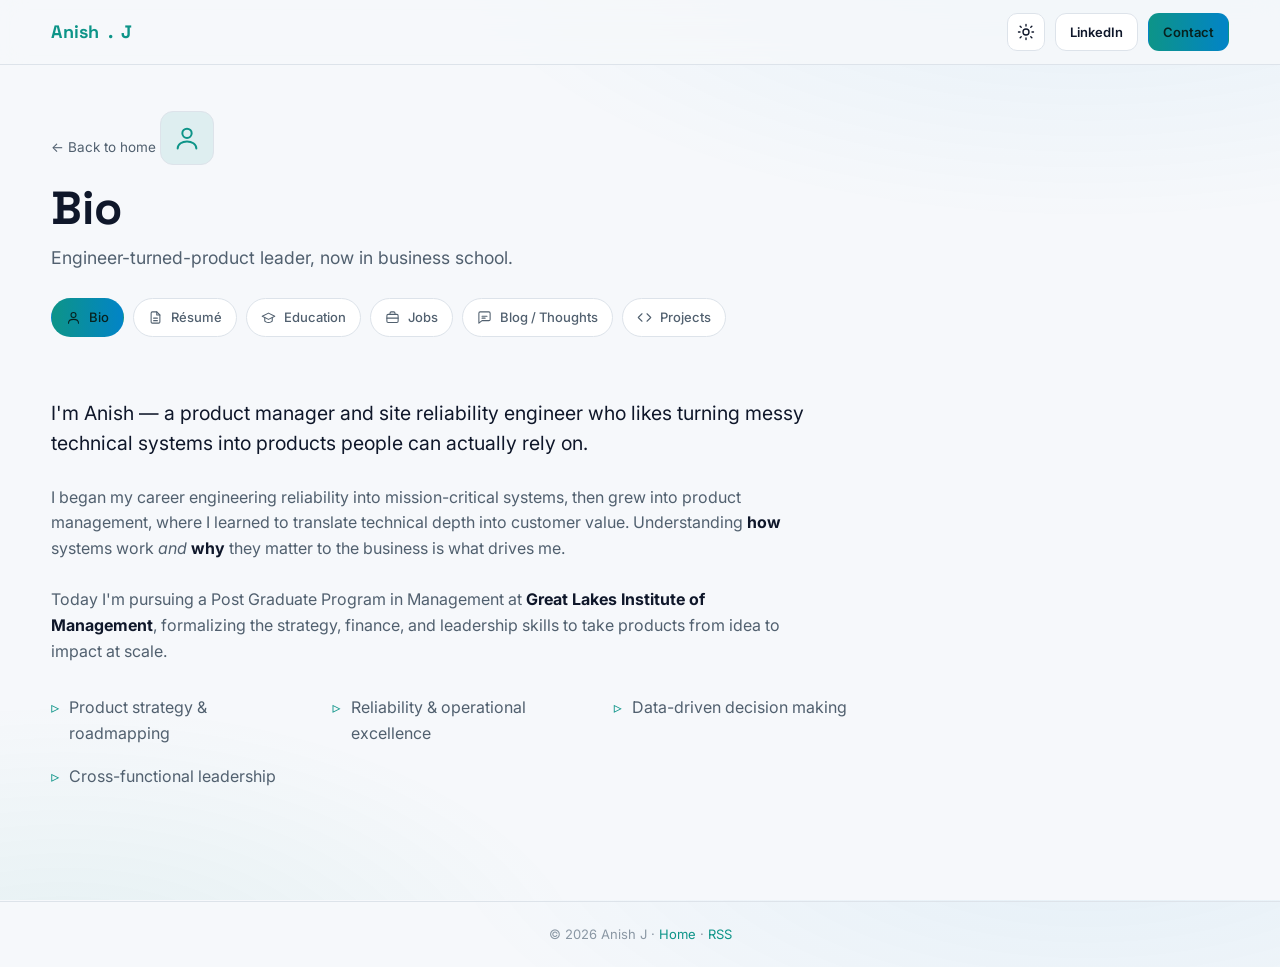
==== detail.html @ 88e24170 "Streamline nav and refine glance hover behaviour - Remove the top nav tabs (redundant with the home " ====
<!DOCTYPE html>
<html lang="en">
<head>
  <meta charset="UTF-8">
  <meta name="viewport" content="width=device-width, initial-scale=1.0">
  <title>Anish J — Detail</title>
  <meta name="description" content="Detailed view — Anish J portfolio.">
  <link rel="icon" type="image/png" href="loading-bar.png">
  <link rel="preconnect" href="https://fonts.googleapis.com">
  <link rel="preconnect" href="https://fonts.gstatic.com" crossorigin>
  <link href="https://fonts.googleapis.com/css2?family=Inter:wght@400;500;600;700;800&family=Space+Grotesk:wght@500;600;700&display=swap" rel="stylesheet">
  <link rel="stylesheet" href="styles.css">
  <link rel="alternate" type="application/rss+xml" title="Anish J — Thoughts" href="feed.xml">
  <script>(function(){try{var t=localStorage.getItem('theme');if(!t){t=(window.matchMedia&&window.matchMedia('(prefers-color-scheme: light)').matches)?'light':'dark';}if(t==='light')document.documentElement.setAttribute('data-theme','light');}catch(e){}})();</script>
</head>
<body class="detail">

  <header class="topbar">
    <div class="wrap topbar-inner">
      <a class="brand" href="index.html">Anish<span class="dot">.</span>J</a>
      <div class="topbar-cta">
        <button class="theme-toggle" type="button" aria-label="Toggle theme">
          <span class="ic-moon"><svg viewBox="0 0 24 24" fill="none" stroke="currentColor" stroke-width="1.8" stroke-linecap="round" stroke-linejoin="round"><path d="M21 12.8A9 9 0 1 1 11.2 3a7 7 0 0 0 9.8 9.8z"/></svg></span>
          <span class="ic-sun"><svg viewBox="0 0 24 24" fill="none" stroke="currentColor" stroke-width="1.8" stroke-linecap="round" stroke-linejoin="round"><circle cx="12" cy="12" r="4"/><path d="M12 2v2M12 20v2M4 12H2M22 12h-2M5.6 5.6 4.2 4.2M19.8 19.8l-1.4-1.4M18.4 5.6l1.4-1.4M4.2 19.8l1.4-1.4"/></svg></span>
        </button>
        <a class="btn btn-ghost btn-sm linkedin-btn" href="https://www.linkedin.com/in/anish-j-" target="_blank" rel="noopener">LinkedIn</a>
        <a class="btn btn-primary btn-sm" href="mailto:anishjoson@gmail.com">Contact</a>
      </div>
    </div>
  </header>

  <main class="wrap">
    <div class="detail-head">
      <a class="crumb" href="index.html">← Back to home</a>
      <div class="d-ico" id="d-ico"></div>
      <h1 id="d-title"></h1>
      <p class="d-tagline" id="d-tagline"></p>
      <nav class="section-nav" id="section-nav"><!-- rendered by JS --></nav>
    </div>
    <div class="detail-body" id="detail-body"><!-- rendered by JS --></div>
  </main>

  <footer class="foot">
    <div class="wrap">© <span id="year"></span> Anish J · <a href="index.html">Home</a> · <a href="feed.xml">RSS</a></div>
  </footer>

  <script src="config.js"></script>
  <script src="data.js"></script>
  <script src="blog.js"></script>
  <script>
    (function (global) {
      var S = PORTFOLIO.sections;
      var order = PORTFOLIO.order;

      // ---- pick section from URL ----
      var params = new URLSearchParams(window.location.search);
      var key = params.get('s');
      if (!key || !S[key]) key = order[0];
      var sec = S[key];

      document.title = 'Anish J — ' + sec.label;

      // ---- tiny inline formatter: **bold**, *italic* ----
      function fmt(t) {
        return t
          .replace(/&/g, '&amp;').replace(/</g, '&lt;').replace(/>/g, '&gt;')
          .replace(/\*\*(.+?)\*\*/g, '<strong>$1</strong>')
          .replace(/\*(.+?)\*/g, '<em>$1</em>');
      }

      // ---- header ----
      document.getElementById('d-ico').innerHTML = sec.icon;
      document.getElementById('d-title').textContent = sec.label;
      document.getElementById('d-tagline').textContent = sec.tagline;
      document.getElementById('year').textContent = new Date().getFullYear();

      // ---- section pills ----
      document.getElementById('section-nav').innerHTML = order.map(function (k) {
        var s = S[k];
        var cls = (k === key) ? 'pill active' : 'pill';
        return '<a class="' + cls + '" href="detail.html?s=' + k + '">' + s.icon + s.label + '</a>';
      }).join('');

      // ---- block renderers ----
      function renderBlock(b) {
        switch (b.type) {
          case 'lead':
            return '<div class="blk"><p class="blk-lead">' + fmt(b.text) + '</p></div>';
          case 'para':
            return '<div class="blk"><p class="blk-para">' + fmt(b.text) + '</p></div>';
          case 'list':
            return '<div class="blk"><ul class="blk-list">' +
              b.items.map(function (i) { return '<li>' + fmt(i) + '</li>'; }).join('') + '</ul></div>';
          case 'timeline':
            return '<div class="blk"><div class="tl">' + b.entries.map(function (e) {
              return '<div class="tl-item"><div class="tl-card">' +
                '<div class="tl-top"><div><h3>' + fmt(e.title) + '</h3>' +
                '<div class="tl-org">' + fmt(e.org) + '</div></div>' +
                '<div class="tl-when">' + fmt(e.when) + '</div></div>' +
                '<div class="tl-place">' + fmt(e.place) + '</div>' +
                '<ul>' + e.points.map(function (p) { return '<li>' + fmt(p) + '</li>'; }).join('') + '</ul>' +
                '</div></div>';
            }).join('') + '</div></div>';
          case 'tags':
            return '<div class="blk"><div class="tag-groups">' + b.groups.map(function (g) {
              return '<div class="tag-group"><h4><span class="gdot"></span>' + fmt(g.label) + '</h4>' +
                '<div class="chips">' + g.items.map(function (i) { return '<span class="chip">' + fmt(i) + '</span>'; }).join('') +
                '</div></div>';
            }).join('') + '</div></div>';
          case 'cards':
            return '<div class="blk"><div class="cards">' + b.items.map(function (c) {
              var link = c.link ? '<a class="c-link" href="' + c.link + '">' + (c.linkText || 'Read →') + '</a>' : '';
              return '<div class="c-card"><h3>' + fmt(c.title) + '</h3>' +
                (c.meta ? '<p class="c-meta">' + fmt(c.meta) + '</p>' : '') +
                '<p class="c-text">' + fmt(c.text) + '</p>' + link + '</div>';
            }).join('') + '</div></div>';
          case 'note':
            return '<div class="blk"><div class="note"><span class="note-i">✎</span><span>' + fmt(b.text) + '</span></div></div>';
          default:
            return '';
        }
      }

      document.getElementById('detail-body').innerHTML = sec.blocks.map(renderBlock).join('');

      // ---- Blog: load live posts from /posts Markdown (falls back to samples) ----
      function esc(s) { return String(s).replace(/&/g, '&amp;').replace(/</g, '&lt;').replace(/>/g, '&gt;').replace(/"/g, '&quot;'); }
      if (key === 'blog' && global.BlogSource) {
        var cardsEl = document.querySelector('#detail-body .cards');
        if (cardsEl) {
          cardsEl.insertAdjacentHTML('beforebegin',
            '<p class="blk-para" id="blog-loading" style="opacity:.7">Loading latest posts…</p>');
        }
        global.BlogSource.fetchBlogs().then(function (posts) {
          var loading = document.getElementById('blog-loading');
          if (loading) loading.remove();
          if (!posts || !posts.length) return; // keep built-in samples

          var html = posts.map(function (p) {
            var meta = [p.category, p.date].filter(Boolean).join(' · ');
            return '<a class="c-card c-card-link" data-category="' + esc(p.category || '') + '" href="post.html?p=' + encodeURIComponent(p.slug) + '">' +
              '<h3>' + fmt(p.title) + '</h3>' +
              (meta ? '<p class="c-meta">' + fmt(meta) + '</p>' : '') +
              '<p class="c-text">' + fmt(p.summary) + '</p>' +
              '<span class="c-link">Read →</span></a>';
          }).join('');
          var container = document.querySelector('#detail-body .cards');
          if (!container) return;
          container.innerHTML = html;

          // category filter chips (only when there's more than one category)
          var cats = {};
          posts.forEach(function (p) { var c = (p.category || '').trim(); if (c) cats[c] = (cats[c] || 0) + 1; });
          var catNames = Object.keys(cats);
          if (catNames.length > 1) {
            var chips = '<button class="filter-chip active" data-cat="*">All <span class="fc-count">' + posts.length + '</span></button>' +
              catNames.map(function (c) {
                return '<button class="filter-chip" data-cat="' + esc(c) + '">' + esc(c) + ' <span class="fc-count">' + cats[c] + '</span></button>';
              }).join('');
            container.insertAdjacentHTML('beforebegin', '<div class="blog-filter" id="blog-filter">' + chips + '</div>');
            document.getElementById('blog-filter').addEventListener('click', function (e) {
              var btn = e.target.closest('.filter-chip'); if (!btn) return;
              var cat = btn.getAttribute('data-cat');
              this.querySelectorAll('.filter-chip').forEach(function (b) { b.classList.toggle('active', b === btn); });
              container.querySelectorAll('.c-card').forEach(function (card) {
                var show = (cat === '*') || (card.getAttribute('data-category') === cat);
                card.classList.toggle('is-hidden', !show);
              });
            });
          }
        });
      }
    })(window);
  </script>
  <script src="glance.js"></script>
  <script src="theme.js"></script>
</body>
</html>
---- styles.css ----
/* ============================================================
   Anish J — Portfolio styles (shared by index.html & detail.html)
   ============================================================ */

:root {
  --bg: #0c0f12;
  --bg-soft: #12171c;
  --card: #161c22;
  --card-2: #1b232b;
  --border: #232c35;
  --border-soft: #1d252d;
  --text: #e8edf2;
  --muted: #9aa7b4;
  --faint: #6b7884;
  --accent: #2dd4bf;
  --accent-2: #38bdf8;
  --accent-soft: rgba(45, 212, 191, 0.12);
  --shadow: 0 18px 44px rgba(0, 0, 0, 0.5);
  --radius: 16px;
  --maxw: 1180px;
  --bg-grad-a: rgba(56, 189, 248, 0.10);
  --bg-grad-b: rgba(45, 212, 191, 0.10);
  --topbar-bg: rgba(12, 15, 18, 0.78);
}

/* ---------------- Light theme ---------------- */
:root[data-theme="light"] {
  --bg: #f6f8fb;
  --bg-soft: #eceff4;
  --card: #ffffff;
  --card-2: #f4f7fa;
  --border: #dde3ea;
  --border-soft: #e8edf2;
  --text: #0f172a;
  --muted: #51606f;
  --faint: #8a97a4;
  --accent: #0d9488;
  --accent-2: #0284c7;
  --accent-soft: rgba(13, 148, 136, 0.10);
  --shadow: 0 18px 40px rgba(15, 23, 42, 0.12);
  --bg-grad-a: rgba(2, 132, 199, 0.08);
  --bg-grad-b: rgba(13, 148, 136, 0.08);
  --topbar-bg: rgba(246, 248, 251, 0.82);
}
:root { color-scheme: dark; }
:root[data-theme="light"] { color-scheme: light; }

* { box-sizing: border-box; }

html, body { height: 100%; }

body {
  margin: 0;
  font-family: 'Inter', system-ui, -apple-system, sans-serif;
  background:
    radial-gradient(1100px 520px at 85% -10%, var(--bg-grad-a), transparent 60%),
    radial-gradient(900px 480px at 5% 110%, var(--bg-grad-b), transparent 60%),
    var(--bg);
  color: var(--text);
  line-height: 1.6;
  -webkit-font-smoothing: antialiased;
  transition: background-color .3s, color .3s;
}

/* ---------------- Theme toggle ---------------- */
.theme-toggle {
  width: 38px; height: 38px; border-radius: 10px; flex: 0 0 auto;
  display: inline-flex; align-items: center; justify-content: center;
  background: var(--card); border: 1px solid var(--border); color: var(--text);
  cursor: pointer; transition: border-color .2s, transform .2s, color .2s;
}
.theme-toggle:hover { border-color: var(--accent); color: var(--accent); transform: translateY(-2px); }
.theme-toggle svg { width: 18px; height: 18px; }
.theme-toggle .ic-sun { display: none; }
.theme-toggle .ic-moon { display: inline-flex; }
:root[data-theme="light"] .theme-toggle .ic-sun { display: inline-flex; }
:root[data-theme="light"] .theme-toggle .ic-moon { display: none; }

/* ---------------- Blog filter chips ---------------- */
.blog-filter { display: flex; flex-wrap: wrap; gap: 9px; margin: 0 0 22px; }
.filter-chip {
  display: inline-flex; align-items: center; gap: 7px; padding: 7px 14px;
  border-radius: 999px; border: 1px solid var(--border); background: var(--card);
  color: var(--muted); font-size: 13px; font-weight: 500; cursor: pointer; transition: all .2s;
}
.filter-chip:hover { color: var(--text); border-color: var(--accent); }
.filter-chip.active { color: #07221f; background: linear-gradient(90deg, var(--accent), var(--accent-2)); border-color: transparent; }
.filter-chip .fc-count { font-size: 11px; opacity: .8; }
.c-card.is-hidden { display: none; }

a { color: var(--accent); text-decoration: none; transition: color .2s; }
a:hover { color: var(--accent-2); }

h1, h2, h3 { font-family: 'Space Grotesk', 'Inter', sans-serif; line-height: 1.18; }

.wrap { width: 92%; max-width: var(--maxw); margin: 0 auto; }

/* ---------------- Top navigation / tabs ---------------- */
.topbar {
  position: sticky; top: 0; z-index: 200;
  background: var(--topbar-bg);
  backdrop-filter: blur(12px);
  border-bottom: 1px solid var(--border);
}
.topbar-inner {
  display: flex; align-items: center; justify-content: space-between;
  height: 64px; gap: 18px;
}
.brand {
  font-family: 'Space Grotesk', sans-serif; font-weight: 700;
  font-size: 18px; letter-spacing: .3px; white-space: nowrap;
  display: inline-flex; align-items: center; gap: 8px;
}
.brand .dot { color: var(--accent); }
.brand:hover { color: var(--text); }

.tabs { display: flex; align-items: stretch; gap: 4px; }

.tab { position: relative; }
.tab > a {
  display: inline-flex; align-items: center; gap: 8px;
  height: 64px; padding: 0 14px;
  color: var(--muted); font-size: 14px; font-weight: 500;
  letter-spacing: .3px; border-bottom: 2px solid transparent;
  transition: color .2s, border-color .2s;
}
.tab > a .tab-ico { width: 17px; height: 17px; display: inline-flex; }
.tab > a .tab-ico svg { width: 17px; height: 17px; }
.tab:hover > a, .tab.active > a { color: var(--text); border-bottom-color: var(--accent); }

.topbar-cta { display: flex; align-items: center; gap: 10px; }

/* ---------------- Full-screen glance overlay ---------------- */
.glance-overlay {
  position: fixed; inset: 0; z-index: 600;
  display: flex; align-items: center; justify-content: center;
  padding: 4vh 4vw;
  background: rgba(8, 10, 13, 0.84);
  backdrop-filter: blur(9px);
  opacity: 0; visibility: hidden;
  transition: opacity .22s ease, visibility .22s ease;
  pointer-events: none; /* never steal hover/click from the element underneath */
}
.glance-overlay.show { opacity: 1; visibility: visible; }
.glance-card {
  width: 100%; max-width: 960px;
  background: var(--card); border: 1px solid var(--border);
  border-radius: 24px; box-shadow: var(--shadow);
  padding: clamp(26px, 4vw, 48px);
  transform: translateY(14px) scale(.985);
  transition: transform .24s ease;
}
.glance-overlay.show .glance-card { transform: none; }
.g-head { display: flex; align-items: center; gap: 18px; margin-bottom: 22px; }
.g-ico {
  width: 60px; height: 60px; border-radius: 15px; flex: 0 0 auto;
  display: flex; align-items: center; justify-content: center;
  background: var(--accent-soft); color: var(--accent); border: 1px solid var(--border);
}
.g-ico svg { width: 30px; height: 30px; }
.g-label { font-family: 'Space Grotesk', sans-serif; font-size: clamp(1.5rem, 3vw, 2rem); font-weight: 700; }
.g-tagline { color: var(--muted); font-size: 1.02rem; }
.g-summary { font-size: clamp(1.05rem, 2vw, 1.25rem); color: var(--text); line-height: 1.6; margin: 0 0 26px; max-width: 800px; }
.g-grid { display: grid; grid-template-columns: 1fr 1fr; gap: 16px 24px; }
.g-hl { background: var(--bg-soft); border: 1px solid var(--border-soft); border-radius: 14px; padding: 16px 18px; }
.g-hl-h { font-weight: 600; color: var(--text); font-size: 1.05rem; margin-bottom: 5px; }
.g-hl-t { color: var(--muted); font-size: .96rem; line-height: 1.5; }
.g-foot { margin-top: 26px; color: var(--accent); font-weight: 600; font-size: 1rem; }
@media (max-width: 640px) { .g-grid { grid-template-columns: 1fr; } }

/* ---------------- Buttons ---------------- */
.btn {
  display: inline-flex; align-items: center; gap: 8px;
  padding: 10px 18px; border-radius: 11px; font-weight: 600; font-size: 14px;
  transition: transform .2s, box-shadow .2s, border-color .2s, background .2s; cursor: pointer;
  border: 1px solid transparent;
}
.btn-primary { background: linear-gradient(90deg, var(--accent), var(--accent-2)); color: #07221f; }
.btn-primary:hover { transform: translateY(-2px); box-shadow: 0 12px 28px rgba(45, 212, 191, 0.3); color: #07221f; }
.btn-ghost { border-color: var(--border); color: var(--text); background: var(--card); }
.btn-ghost:hover { transform: translateY(-2px); border-color: var(--accent); color: var(--text); }
.btn-sm { padding: 8px 14px; font-size: 13px; }

/* ============================================================
   HOME (single-view, no scroll on laptop)
   ============================================================ */
body.home { overflow: hidden; }
.stage {
  height: calc(100vh - 64px);
  display: flex; align-items: center;
}
.stage-grid {
  display: grid; grid-template-columns: 0.92fr 1.45fr;
  gap: 30px; width: 100%; align-items: center;
}

/* Identity panel */
.identity .eyebrow {
  display: inline-flex; align-items: center; gap: 8px;
  font-size: 12px; font-weight: 600; letter-spacing: 1.5px; text-transform: uppercase;
  color: var(--accent); padding: 6px 13px; border: 1px solid var(--border);
  border-radius: 999px; background: var(--accent-soft); margin-bottom: 20px;
}
.identity .eyebrow .pulse { width: 7px; height: 7px; border-radius: 50%; background: var(--accent); box-shadow: 0 0 0 0 rgba(45,212,191,.6); animation: pulse 2s infinite; }
@keyframes pulse { 0%{box-shadow:0 0 0 0 rgba(45,212,191,.5)} 70%{box-shadow:0 0 0 8px rgba(45,212,191,0)} 100%{box-shadow:0 0 0 0 rgba(45,212,191,0)} }
.identity h1 { font-size: clamp(2.2rem, 4.4vw, 3.3rem); margin: 0 0 8px; font-weight: 800; }
.identity h1 .grad { background: linear-gradient(90deg, var(--accent), var(--accent-2)); -webkit-background-clip: text; background-clip: text; -webkit-text-fill-color: transparent; }
.identity .role { font-family: 'Space Grotesk', sans-serif; color: var(--text); font-size: 1.15rem; font-weight: 600; margin: 0 0 14px; }
.identity .tagline { color: var(--muted); font-size: 1rem; max-width: 430px; margin: 0 0 22px; }
.identity .meta { display: flex; flex-wrap: wrap; gap: 16px; margin-bottom: 24px; }
.identity .meta span { font-size: 13px; color: var(--faint); display: inline-flex; align-items: center; gap: 7px; }
.identity .actions { display: flex; flex-wrap: wrap; gap: 12px; }

/* Bento grid */
.bento { display: grid; grid-template-columns: repeat(3, 1fr); grid-auto-rows: 1fr; gap: 16px; height: 100%; max-height: 74vh; }
.tile {
  position: relative; overflow: hidden;
  background: var(--card); border: 1px solid var(--border); border-radius: var(--radius);
  padding: 20px; display: flex; flex-direction: column; justify-content: space-between;
  cursor: pointer; text-align: left; color: inherit;
  transition: transform .25s, border-color .25s, box-shadow .25s, background .25s;
}
.tile:hover { transform: translateY(-5px); border-color: var(--accent); box-shadow: var(--shadow); background: var(--card-2); }
.tile:focus-visible { outline: 2px solid var(--accent); outline-offset: 2px; }
.tile-ico {
  width: 42px; height: 42px; border-radius: 11px; display: inline-flex; align-items: center; justify-content: center;
  background: var(--accent-soft); color: var(--accent); border: 1px solid var(--border);
}
.tile-ico svg { width: 22px; height: 22px; }
.tile h3 { margin: 16px 0 4px; font-size: 1.12rem; }
.tile .tile-tag { color: var(--muted); font-size: 13px; margin: 0; }
.tile .tile-arrow { position: absolute; top: 18px; right: 18px; color: var(--faint); transition: color .25s, transform .25s; font-size: 18px; }
.tile:hover .tile-arrow { color: var(--accent); transform: translate(2px, -2px); }

/* Small hint at the bottom of each tile */
.tile-hint { font-size: 11.5px; color: var(--faint); letter-spacing: .3px; transition: color .25s; }
.tile:hover .tile-hint { color: var(--accent); }

/* ============================================================
   DETAIL PAGE (scrollable)
   ============================================================ */
body.detail { overflow-y: auto; }
.detail-head { padding: 46px 0 8px; }
.crumb { display: inline-flex; align-items: center; gap: 7px; color: var(--muted); font-size: 13.5px; margin-bottom: 18px; }
.crumb:hover { color: var(--accent); }
.detail-head .d-ico {
  width: 54px; height: 54px; border-radius: 13px; display: inline-flex; align-items: center; justify-content: center;
  background: var(--accent-soft); color: var(--accent); border: 1px solid var(--border); margin-bottom: 16px;
}
.detail-head .d-ico svg { width: 28px; height: 28px; }
.detail-head h1 { font-size: clamp(2rem, 4.5vw, 2.9rem); margin: 0 0 8px; }
.detail-head .d-tagline { color: var(--muted); font-size: 1.1rem; margin: 0; }

/* Section pills (switch between sections on detail page) */
.section-nav { display: flex; flex-wrap: wrap; gap: 9px; margin: 26px 0 6px; }
.pill {
  display: inline-flex; align-items: center; gap: 8px; padding: 8px 14px;
  border-radius: 999px; border: 1px solid var(--border); background: var(--card);
  color: var(--muted); font-size: 13px; font-weight: 500; transition: all .2s;
}
.pill svg { width: 15px; height: 15px; }
.pill:hover { color: var(--text); border-color: var(--accent); }
.pill.active { color: #07221f; background: linear-gradient(90deg, var(--accent), var(--accent-2)); border-color: transparent; }

.detail-body { padding: 28px 0 80px; }

/* Content blocks */
.blk { margin-bottom: 26px; }
.blk-lead { font-size: 1.22rem; color: var(--text); line-height: 1.55; max-width: 760px; }
.blk-para { color: var(--muted); max-width: 760px; }
.blk-para strong { color: var(--text); }
.blk-list { list-style: none; padding: 0; margin: 0; display: grid; grid-template-columns: repeat(auto-fit, minmax(240px, 1fr)); gap: 8px 24px; max-width: 820px; }
.blk-list li { color: var(--muted); padding: 5px 0; display: flex; gap: 10px; }
.blk-list li::before { content: "▹"; color: var(--accent); }

/* Timeline */
.tl { position: relative; padding-left: 26px; }
.tl::before { content: ""; position: absolute; left: 7px; top: 6px; bottom: 6px; width: 2px; background: var(--border); }
.tl-item { position: relative; margin-bottom: 22px; }
.tl-item::before { content: ""; position: absolute; left: -23px; top: 6px; width: 12px; height: 12px; border-radius: 50%; background: var(--accent); box-shadow: 0 0 0 4px var(--bg); }
.tl-card { background: var(--card); border: 1px solid var(--border); border-radius: var(--radius); padding: 22px; transition: border-color .2s, transform .2s; }
.tl-card:hover { border-color: var(--accent); transform: translateX(2px); }
.tl-top { display: flex; flex-wrap: wrap; justify-content: space-between; gap: 6px; align-items: baseline; }
.tl-card h3 { margin: 0; font-size: 1.2rem; }
.tl-org { color: var(--accent); font-weight: 600; font-size: .95rem; }
.tl-when { color: var(--muted); font-size: 13px; white-space: nowrap; }
.tl-place { color: var(--faint); font-size: 13px; margin: 2px 0 12px; }
.tl-card ul { margin: 0; padding-left: 18px; }
.tl-card ul li { color: var(--muted); padding: 4px 0; }
.tl-card ul li::marker { color: var(--accent); }

/* Tag groups */
.tag-groups { display: grid; grid-template-columns: repeat(auto-fit, minmax(250px, 1fr)); gap: 16px; }
.tag-group { background: var(--card); border: 1px solid var(--border); border-radius: var(--radius); padding: 20px; }
.tag-group h4 { margin: 0 0 12px; font-size: .98rem; display: flex; align-items: center; gap: 9px; }
.tag-group h4 .gdot { width: 8px; height: 8px; border-radius: 50%; background: var(--accent); }
.chips { display: flex; flex-wrap: wrap; gap: 8px; }
.chip { font-size: 12.5px; padding: 6px 11px; border-radius: 8px; background: var(--bg-soft); border: 1px solid var(--border); color: var(--text); }

/* Cards grid */
.cards { display: grid; grid-template-columns: repeat(auto-fit, minmax(280px, 1fr)); gap: 16px; }
.c-card { background: var(--card); border: 1px solid var(--border); border-radius: var(--radius); padding: 22px; display: flex; flex-direction: column; transition: transform .2s, border-color .2s, box-shadow .2s; }
.c-card:hover { transform: translateY(-4px); border-color: var(--accent); box-shadow: var(--shadow); }
.c-card h3 { margin: 0 0 4px; font-size: 1.1rem; }
.c-card .c-meta { color: var(--accent); font-size: 12.5px; font-weight: 600; margin: 0 0 12px; text-transform: uppercase; letter-spacing: .5px; }
.c-card .c-text { color: var(--muted); font-size: 14px; margin: 0 0 14px; flex: 1; }
.c-card .c-link { font-size: 13.5px; font-weight: 600; color: var(--accent); align-self: flex-start; }

/* Note callout */
.note { display: flex; gap: 12px; align-items: flex-start; background: var(--accent-soft); border: 1px solid var(--border); border-left: 3px solid var(--accent); border-radius: 12px; padding: 14px 16px; color: var(--text); font-size: 14px; max-width: 820px; }
.note .note-i { color: var(--accent); flex: 0 0 auto; font-weight: 700; }

/* Clickable post cards (blog list) */
.c-card-link { text-decoration: none; color: inherit; }
.c-card-link:hover { color: inherit; }
.c-card-link .c-link { margin-top: auto; }

/* ---------------- Article / reader page ---------------- */
.article { max-width: 760px; margin: 0 auto; padding: 46px 0 80px; }
.post-head { margin: 14px 0 30px; padding-bottom: 22px; border-bottom: 1px solid var(--border); }
.post-meta { color: var(--accent); font-size: 13px; font-weight: 600; letter-spacing: .6px; text-transform: uppercase; margin-bottom: 12px; }
.post-title { font-size: clamp(2rem, 5vw, 2.9rem); margin: 0; line-height: 1.15; }
.post-foot { margin-top: 44px; padding-top: 24px; border-top: 1px solid var(--border); }

/* Rendered Markdown body */
.md-body { color: var(--text); font-size: 1.08rem; line-height: 1.75; }
.md-body > *:first-child { margin-top: 0; }
.md-body h1, .md-body h2, .md-body h3, .md-body h4 { font-family: 'Space Grotesk', sans-serif; line-height: 1.25; margin: 2em 0 .6em; }
.md-body h1 { font-size: 1.9rem; }
.md-body h2 { font-size: 1.5rem; padding-bottom: .3em; border-bottom: 1px solid var(--border-soft); }
.md-body h3 { font-size: 1.22rem; }
.md-body p { margin: 0 0 1.15em; }
.md-body a { color: var(--accent); text-decoration: underline; text-underline-offset: 2px; }
.md-body a:hover { color: var(--accent-2); }
.md-body strong { color: #fff; font-weight: 700; }
.md-body em { color: var(--text); }
.md-body ul, .md-body ol { margin: 0 0 1.15em; padding-left: 1.4em; }
.md-body li { margin: .4em 0; }
.md-body li::marker { color: var(--accent); }
.md-body blockquote {
  margin: 1.4em 0; padding: 4px 20px; color: var(--muted); font-style: italic;
  border-left: 3px solid var(--accent); background: var(--accent-soft); border-radius: 0 10px 10px 0;
}
.md-body blockquote p { margin: .6em 0; }
.md-body code {
  font-family: 'SFMono-Regular', ui-monospace, Menlo, Consolas, monospace; font-size: .9em;
  background: var(--bg-soft); border: 1px solid var(--border); border-radius: 6px; padding: .12em .4em;
}
.md-body pre {
  background: var(--bg-soft); border: 1px solid var(--border); border-radius: 12px;
  padding: 16px 18px; overflow-x: auto; margin: 0 0 1.3em;
}
.md-body pre code { background: none; border: 0; padding: 0; font-size: .9rem; }
.md-body img { max-width: 100%; border-radius: 12px; border: 1px solid var(--border); margin: .6em 0; }
.md-body hr { border: 0; border-top: 1px solid var(--border); margin: 2.2em 0; }
.md-body table { width: 100%; border-collapse: collapse; margin: 0 0 1.3em; font-size: .96rem; }
.md-body th, .md-body td { border: 1px solid var(--border); padding: 8px 12px; text-align: left; }
.md-body th { background: var(--bg-soft); }

/* ---------------- Footer ---------------- */
.foot { border-top: 1px solid var(--border); padding: 22px 0; text-align: center; color: var(--faint); font-size: 13px; }

/* ============================================================
   RESPONSIVE — allow scrolling + stacking on small screens
   ============================================================ */
@media (max-width: 980px), (max-height: 640px) {
  body.home { overflow-y: auto; }
  .stage { height: auto; padding: 36px 0 50px; }
  .stage-grid { grid-template-columns: 1fr; gap: 30px; }
  .bento { max-height: none; height: auto; }
}
@media (max-width: 720px) {
  .tabs { display: none; }
  .bento { grid-template-columns: repeat(2, 1fr); }
  .topbar-cta .linkedin-btn { display: none; }
}
@media (max-width: 460px) {
  .bento { grid-template-columns: 1fr; }
  .identity h1 { font-size: 2.1rem; }
}
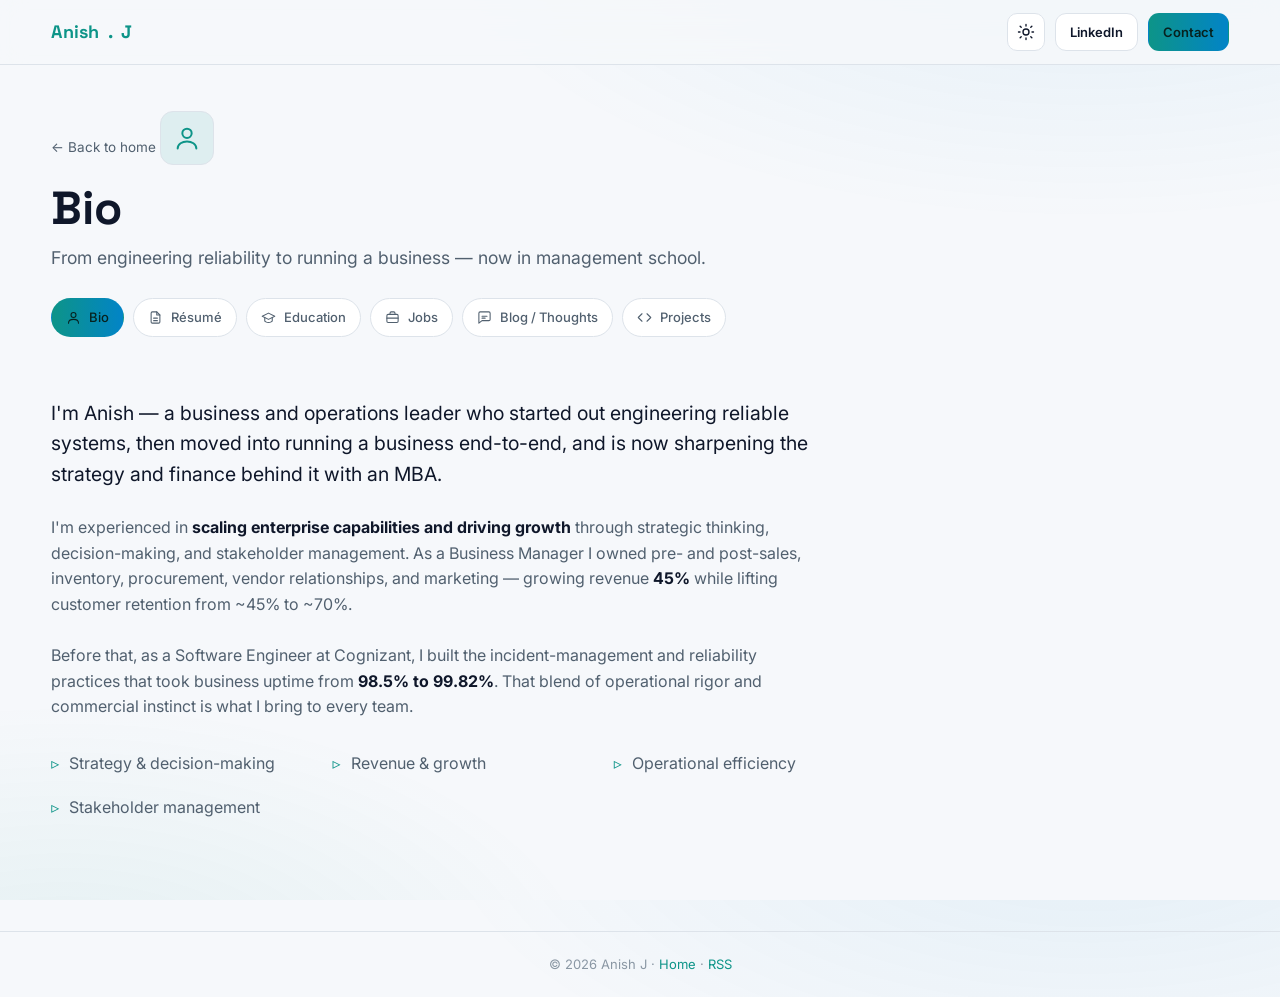
==== commit 441a61b9: "Update profile, experience, education from latest résumé - Profile: business-leader summary; role ->" ====
--- a/detail.html
+++ b/detail.html
@@ -86,6 +86,8 @@
         switch (b.type) {
           case 'lead':
             return '<div class="blk"><p class="blk-lead">' + fmt(b.text) + '</p></div>';
+          case 'heading':
+            return '<div class="blk"><h2 class="blk-heading">' + fmt(b.text) + '</h2></div>';
           case 'para':
             return '<div class="blk"><p class="blk-para">' + fmt(b.text) + '</p></div>';
           case 'list':
--- a/styles.css
+++ b/styles.css
@@ -266,6 +266,7 @@
 
 /* Content blocks */
 .blk { margin-bottom: 26px; }
+.blk-heading { font-size: 1.4rem; margin: 12px 0 4px; padding-bottom: 10px; border-bottom: 1px solid var(--border); }
 .blk-lead { font-size: 1.22rem; color: var(--text); line-height: 1.55; max-width: 760px; }
 .blk-para { color: var(--muted); max-width: 760px; }
 .blk-para strong { color: var(--text); }
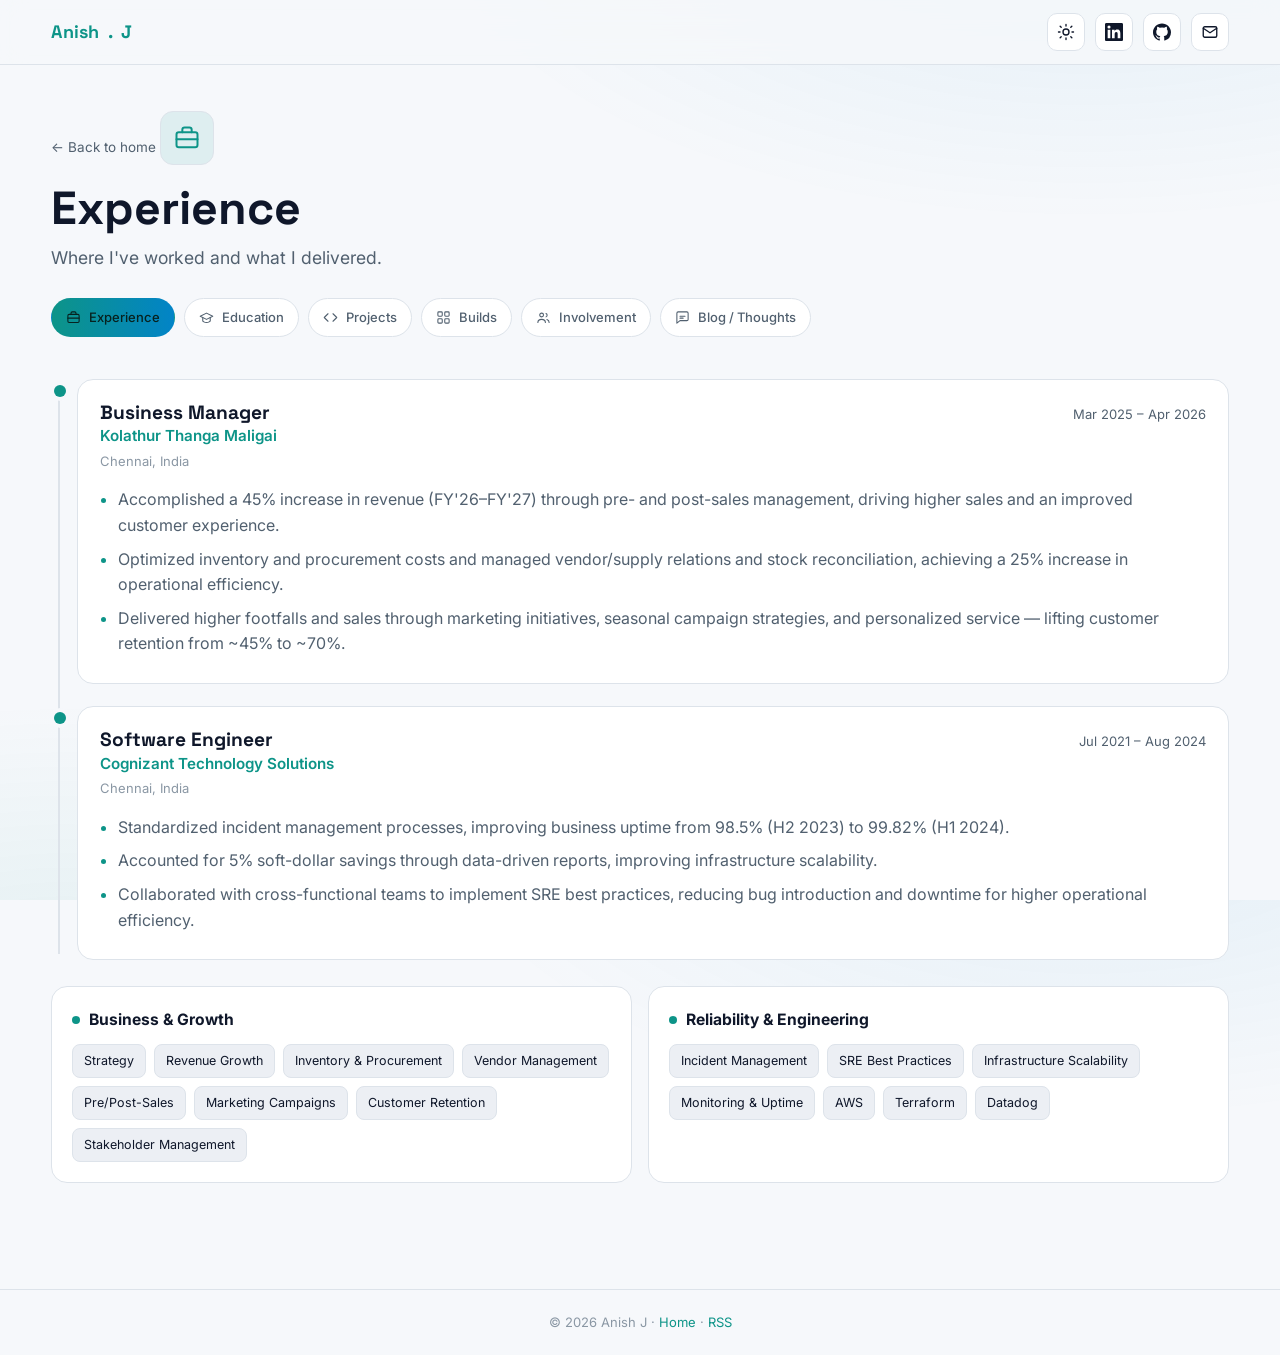
==== commit 65a36f89: "Restructure sections; icon-button top bar; drop resume button - Sections: Experience (was Jobs), Edu" ====
--- a/detail.html
+++ b/detail.html
@@ -23,8 +23,9 @@
           <span class="ic-moon"><svg viewBox="0 0 24 24" fill="none" stroke="currentColor" stroke-width="1.8" stroke-linecap="round" stroke-linejoin="round"><path d="M21 12.8A9 9 0 1 1 11.2 3a7 7 0 0 0 9.8 9.8z"/></svg></span>
           <span class="ic-sun"><svg viewBox="0 0 24 24" fill="none" stroke="currentColor" stroke-width="1.8" stroke-linecap="round" stroke-linejoin="round"><circle cx="12" cy="12" r="4"/><path d="M12 2v2M12 20v2M4 12H2M22 12h-2M5.6 5.6 4.2 4.2M19.8 19.8l-1.4-1.4M18.4 5.6l1.4-1.4M4.2 19.8l1.4-1.4"/></svg></span>
         </button>
-        <a class="btn btn-ghost btn-sm linkedin-btn" href="https://www.linkedin.com/in/anish-j-" target="_blank" rel="noopener">LinkedIn</a>
-        <a class="btn btn-primary btn-sm" href="mailto:anishjoson@gmail.com">Contact</a>
+        <a class="icon-btn" href="https://www.linkedin.com/in/anish-j-" target="_blank" rel="noopener" aria-label="LinkedIn" title="LinkedIn"><svg viewBox="0 0 24 24" fill="currentColor" aria-hidden="true"><path d="M20.45 20.45h-3.56v-5.57c0-1.33-.03-3.04-1.85-3.04-1.86 0-2.14 1.45-2.14 2.94v5.67H9.34V9h3.42v1.56h.05c.48-.9 1.64-1.85 3.37-1.85 3.6 0 4.27 2.37 4.27 5.45v6.29zM5.34 7.43a2.07 2.07 0 1 1 0-4.14 2.07 2.07 0 0 1 0 4.14zM7.12 20.45H3.56V9h3.56v11.45zM22.22 0H1.77C.79 0 0 .77 0 1.72v20.56C0 23.23.79 24 1.77 24h20.45c.98 0 1.78-.77 1.78-1.72V1.72C24 .77 23.2 0 22.22 0z"/></svg></a>
+        <a class="icon-btn" href="https://github.com/anish-site" target="_blank" rel="noopener" aria-label="GitHub" title="GitHub"><svg viewBox="0 0 24 24" fill="currentColor" aria-hidden="true"><path d="M12 .5C5.37.5 0 5.78 0 12.29c0 5.2 3.44 9.6 8.21 11.16.6.11.82-.25.82-.56v-2.1c-3.34.71-4.04-1.6-4.04-1.6-.55-1.36-1.34-1.72-1.34-1.72-1.09-.73.08-.72.08-.72 1.2.08 1.84 1.21 1.84 1.21 1.07 1.79 2.81 1.27 3.5.97.11-.76.42-1.27.76-1.56-2.67-.3-5.47-1.31-5.47-5.84 0-1.29.47-2.34 1.24-3.17-.12-.3-.54-1.52.12-3.18 0 0 1.01-.32 3.3 1.21a11.5 11.5 0 0 1 6 0c2.29-1.53 3.3-1.21 3.3-1.21.66 1.66.24 2.88.12 3.18.77.83 1.24 1.88 1.24 3.17 0 4.54-2.81 5.53-5.49 5.83.43.37.81 1.1.81 2.22v3.29c0 .31.21.68.82.56A12.02 12.02 0 0 0 24 12.29C24 5.78 18.63.5 12 .5z"/></svg></a>
+        <a class="icon-btn" href="mailto:anishjoson@gmail.com" aria-label="Email" title="Email"><svg viewBox="0 0 24 24" fill="none" stroke="currentColor" stroke-width="1.8" stroke-linecap="round" stroke-linejoin="round" aria-hidden="true"><rect x="3" y="5" width="18" height="14" rx="2"/><path d="m3 7 9 6 9-6"/></svg></a>
       </div>
     </div>
   </header>
@@ -174,7 +175,6 @@
       }
     })(window);
   </script>
-  <script src="glance.js"></script>
   <script src="theme.js"></script>
 </body>
 </html>
--- a/styles.css
+++ b/styles.css
@@ -71,6 +71,16 @@
 }
 .theme-toggle:hover { border-color: var(--accent); color: var(--accent); transform: translateY(-2px); }
 .theme-toggle svg { width: 18px; height: 18px; }
+
+/* ---------------- Icon buttons (LinkedIn / GitHub / Mail) ---------------- */
+.icon-btn {
+  width: 38px; height: 38px; border-radius: 10px; flex: 0 0 auto;
+  display: inline-flex; align-items: center; justify-content: center;
+  background: var(--card); border: 1px solid var(--border); color: var(--text);
+  transition: border-color .2s, transform .2s, color .2s;
+}
+.icon-btn:hover { border-color: var(--accent); color: var(--accent); transform: translateY(-2px); }
+.icon-btn svg { width: 18px; height: 18px; }
 .theme-toggle .ic-sun { display: none; }
 .theme-toggle .ic-moon { display: inline-flex; }
 :root[data-theme="light"] .theme-toggle .ic-sun { display: inline-flex; }
@@ -371,9 +381,7 @@
   .bento { max-height: none; height: auto; }
 }
 @media (max-width: 720px) {
-  .tabs { display: none; }
   .bento { grid-template-columns: repeat(2, 1fr); }
-  .topbar-cta .linkedin-btn { display: none; }
 }
 @media (max-width: 460px) {
   .bento { grid-template-columns: 1fr; }
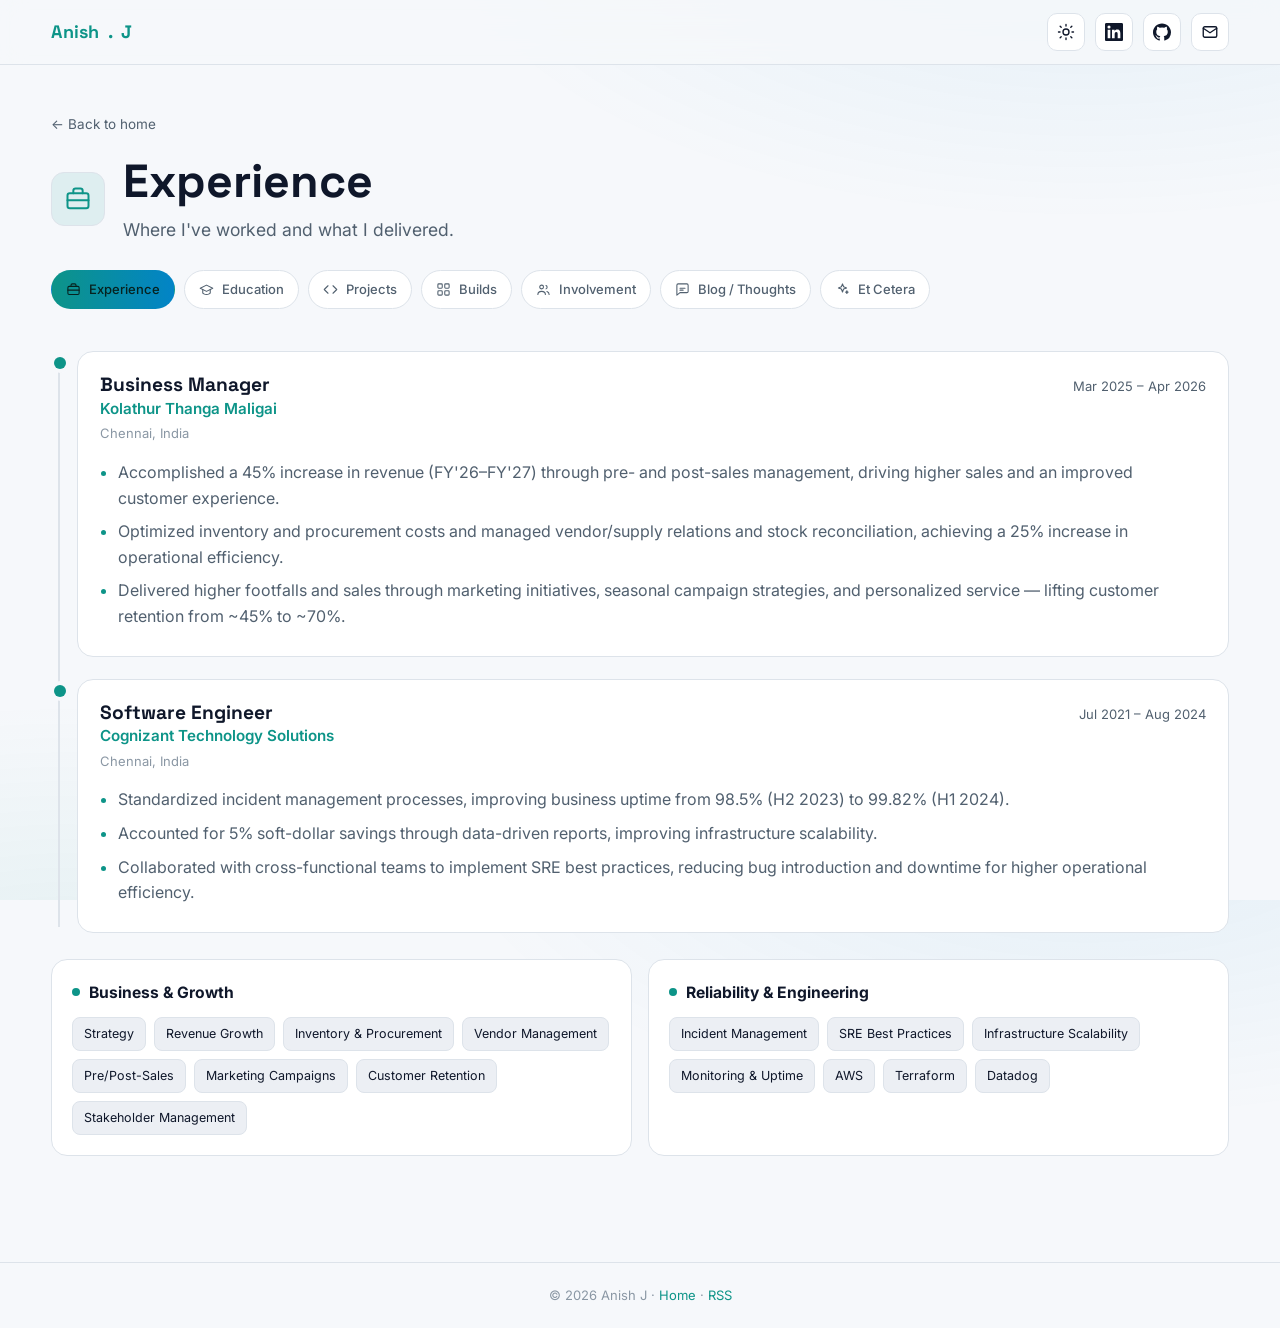
==== commit 7882437b: "Fix detail header layout; featured Builds tile; new-tab card links; Et Cetera section - Detail heade" ====
--- a/detail.html
+++ b/detail.html
@@ -33,9 +33,13 @@
   <main class="wrap">
     <div class="detail-head">
       <a class="crumb" href="index.html">← Back to home</a>
-      <div class="d-ico" id="d-ico"></div>
-      <h1 id="d-title"></h1>
-      <p class="d-tagline" id="d-tagline"></p>
+      <div class="d-titlerow">
+        <div class="d-ico" id="d-ico"></div>
+        <div>
+          <h1 id="d-title"></h1>
+          <p class="d-tagline" id="d-tagline"></p>
+        </div>
+      </div>
       <nav class="section-nav" id="section-nav"><!-- rendered by JS --></nav>
     </div>
     <div class="detail-body" id="detail-body"><!-- rendered by JS --></div>
@@ -112,10 +116,13 @@
             }).join('') + '</div></div>';
           case 'cards':
             return '<div class="blk"><div class="cards">' + b.items.map(function (c) {
-              var link = c.link ? '<a class="c-link" href="' + c.link + '">' + (c.linkText || 'Read →') + '</a>' : '';
-              return '<div class="c-card"><h3>' + fmt(c.title) + '</h3>' +
+              var ext = c.link && /^https?:/i.test(c.link);
+              var inner = '<h3>' + fmt(c.title) + '</h3>' +
                 (c.meta ? '<p class="c-meta">' + fmt(c.meta) + '</p>' : '') +
-                '<p class="c-text">' + fmt(c.text) + '</p>' + link + '</div>';
+                '<p class="c-text">' + fmt(c.text) + '</p>' +
+                (c.link ? '<span class="c-link">' + (c.linkText || (ext ? 'Open app ↗' : 'Read →')) + '</span>' : '');
+              if (ext) return '<a class="c-card c-card-link" href="' + c.link + '" target="_blank" rel="noopener">' + inner + '</a>';
+              return '<div class="c-card">' + inner + '</div>';
             }).join('') + '</div></div>';
           case 'note':
             return '<div class="blk"><div class="note"><span class="note-i">✎</span><span>' + fmt(b.text) + '</span></div></div>';
--- a/styles.css
+++ b/styles.css
@@ -246,6 +246,27 @@
 .tile-hint { font-size: 11.5px; color: var(--faint); letter-spacing: .3px; transition: color .25s; }
 .tile:hover .tile-hint { color: var(--accent); }
 
+/* Featured "Builds" tile — contrasting violet box with a swirling-smoke aura */
+.tile-builds {
+  border-color: rgba(167, 139, 250, 0.55);
+  background: linear-gradient(155deg, rgba(167, 139, 250, 0.16), rgba(56, 189, 248, 0.05));
+}
+.tile-builds::before {
+  content: ""; position: absolute; inset: -45%; z-index: 0; pointer-events: none;
+  background: conic-gradient(from 0deg,
+    transparent 0deg, rgba(167, 139, 250, 0.50) 60deg, transparent 140deg,
+    rgba(56, 189, 248, 0.45) 230deg, transparent 320deg);
+  filter: blur(26px); opacity: .5;
+  animation: builds-swirl 9s linear infinite;
+}
+.tile-builds > * { position: relative; z-index: 1; }
+.tile-builds .tile-ico { color: #c4b5fd; background: rgba(167, 139, 250, 0.18); border-color: rgba(167, 139, 250, 0.45); }
+.tile-builds .tile-hint { color: #c4b5fd; }
+.tile-builds:hover { border-color: rgba(167, 139, 250, 0.9); }
+.tile-builds:hover::before { animation-duration: 4.5s; opacity: .85; }
+@keyframes builds-swirl { to { transform: rotate(1turn); } }
+@media (prefers-reduced-motion: reduce) { .tile-builds::before { animation: none; } }
+
 /* ============================================================
    DETAIL PAGE (scrollable)
    ============================================================ */
@@ -255,8 +276,11 @@
 .crumb:hover { color: var(--accent); }
 .detail-head .d-ico {
   width: 54px; height: 54px; border-radius: 13px; display: inline-flex; align-items: center; justify-content: center;
-  background: var(--accent-soft); color: var(--accent); border: 1px solid var(--border); margin-bottom: 16px;
-}
+  background: var(--accent-soft); color: var(--accent); border: 1px solid var(--border); flex: 0 0 auto;
+}
+.d-titlerow { display: flex; align-items: center; gap: 18px; margin-bottom: 4px; }
+.d-titlerow h1 { margin: 0; }
+.d-titlerow .d-tagline { margin: 2px 0 0; }
 .detail-head .d-ico svg { width: 28px; height: 28px; }
 .detail-head h1 { font-size: clamp(2rem, 4.5vw, 2.9rem); margin: 0 0 8px; }
 .detail-head .d-tagline { color: var(--muted); font-size: 1.1rem; margin: 0; }
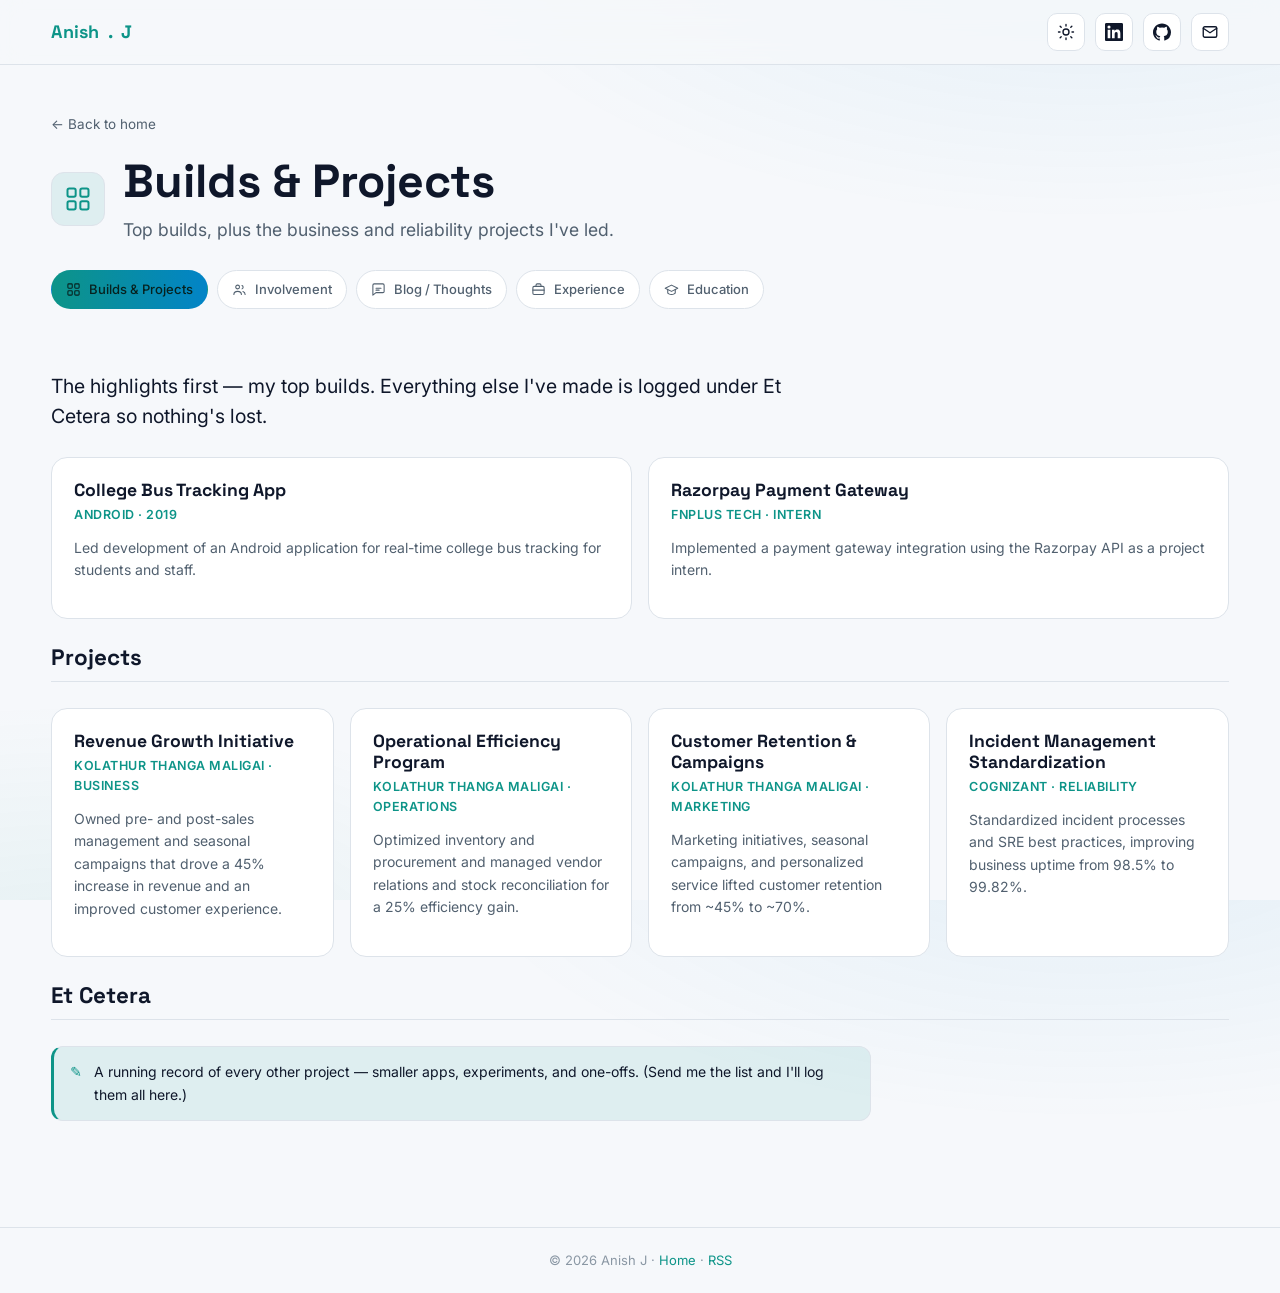
==== commit 1ca6aacf: "Cursor-follow tile motion, new tile order, collapsible Experience roles - Tiles now lean subtly towa" ====
--- a/detail.html
+++ b/detail.html
@@ -107,6 +107,25 @@
                 '<div class="tl-place">' + fmt(e.place) + '</div>' +
                 '<ul>' + e.points.map(function (p) { return '<li>' + fmt(p) + '</li>'; }).join('') + '</ul>' +
                 '</div></div>';
+            }).join('') + '</div></div>';
+          case 'explist':
+            return '<div class="blk"><div class="exp">' + b.entries.map(function (e) {
+              return '<details class="exp-item"><summary class="exp-head">' +
+                '<span class="exp-id">' +
+                  '<span class="exp-role">' + fmt(e.title) + '</span>' +
+                  '<span class="exp-org">' + fmt(e.org) + '</span>' +
+                  '<span class="exp-place">' + fmt(e.place) + '</span>' +
+                '</span>' +
+                '<span class="exp-right">' +
+                  '<span class="exp-when">' + fmt(e.when) + '</span>' +
+                  '<span class="exp-chev" aria-hidden="true">⌄</span>' +
+                '</span>' +
+                '</summary><div class="exp-body">' +
+                '<ul>' + e.points.map(function (p) { return '<li>' + fmt(p) + '</li>'; }).join('') + '</ul>' +
+                (e.skills ? '<div class="chips exp-skills">' +
+                  e.skills.map(function (s) { return '<span class="chip">' + fmt(s) + '</span>'; }).join('') +
+                '</div>' : '') +
+                '</div></details>';
             }).join('') + '</div></div>';
           case 'tags':
             return '<div class="blk"><div class="tag-groups">' + b.groups.map(function (g) {
--- a/styles.css
+++ b/styles.css
@@ -229,8 +229,19 @@
   padding: 20px; display: flex; flex-direction: column; justify-content: space-between;
   cursor: pointer; text-align: left; color: inherit;
   transition: transform .25s, border-color .25s, box-shadow .25s, background .25s;
-}
-.tile:hover { transform: translateY(-5px); border-color: var(--accent); box-shadow: var(--shadow); background: var(--card-2); }
+  /* --rx/--ry/--mx/--my are driven by the cursor (see index.html) */
+  transform: perspective(900px) rotateX(var(--rx, 0deg)) rotateY(var(--ry, 0deg)) translateY(var(--ty, 0px));
+}
+.tile:hover { --ty: -5px; border-color: var(--accent); box-shadow: var(--shadow); background: var(--card-2); }
+
+/* Soft glow that follows the cursor across the tile */
+.tile::after {
+  content: ""; position: absolute; inset: 0; z-index: 0; pointer-events: none;
+  opacity: 0; transition: opacity .3s;
+  background: radial-gradient(240px circle at var(--mx, 50%) var(--my, 50%), var(--accent-soft), transparent 62%);
+}
+.tile:hover::after { opacity: 1; }
+.tile > * { position: relative; z-index: 1; }
 .tile:focus-visible { outline: 2px solid var(--accent); outline-offset: 2px; }
 .tile-ico {
   width: 42px; height: 42px; border-radius: 11px; display: inline-flex; align-items: center; justify-content: center;
@@ -264,6 +275,7 @@
 .tile-builds .tile-hint { color: #c4b5fd; }
 .tile-builds:hover { border-color: rgba(167, 139, 250, 0.9); }
 .tile-builds:hover::before { animation-duration: 4.5s; opacity: .85; }
+.tile-builds::after { background: radial-gradient(240px circle at var(--mx, 50%) var(--my, 50%), rgba(167, 139, 250, 0.22), transparent 62%); }
 @keyframes builds-swirl { to { transform: rotate(1turn); } }
 @media (prefers-reduced-motion: reduce) { .tile-builds::before { animation: none; } }
 
@@ -323,6 +335,42 @@
 .tl-card ul { margin: 0; padding-left: 18px; }
 .tl-card ul li { color: var(--muted); padding: 4px 0; }
 .tl-card ul li::marker { color: var(--accent); }
+
+/* Experience — compact role cards that open on click */
+.exp { display: grid; gap: 12px; max-width: 900px; }
+.exp-item {
+  background: var(--card); border: 1px solid var(--border); border-radius: var(--radius);
+  overflow: hidden; transition: border-color .2s, background .2s, box-shadow .2s;
+}
+.exp-item:hover { border-color: var(--accent); }
+.exp-item[open] { border-color: var(--accent); background: var(--card-2); box-shadow: var(--shadow); }
+.exp-head {
+  display: flex; align-items: center; justify-content: space-between; gap: 14px;
+  padding: 18px 20px; cursor: pointer; list-style: none;
+}
+.exp-head::-webkit-details-marker { display: none; }
+.exp-head::marker { content: ""; }
+.exp-head:focus-visible { outline: 2px solid var(--accent); outline-offset: -2px; }
+.exp-id { display: flex; flex-direction: column; gap: 2px; min-width: 0; }
+.exp-role { font-family: 'Space Grotesk', Inter, system-ui, sans-serif; font-weight: 600; font-size: 1.12rem; }
+.exp-org { color: var(--accent); font-weight: 600; font-size: .95rem; }
+.exp-place { color: var(--faint); font-size: 12.5px; }
+.exp-right { display: flex; align-items: center; gap: 12px; flex-shrink: 0; }
+.exp-when { color: var(--muted); font-size: 13px; white-space: nowrap; }
+.exp-chev { color: var(--faint); font-size: 20px; line-height: 1; transition: transform .25s, color .25s; }
+.exp-head:hover .exp-chev { color: var(--accent); }
+.exp-item[open] .exp-chev { transform: rotate(180deg); color: var(--accent); }
+.exp-body { padding: 2px 20px 18px; border-top: 1px solid var(--border); animation: exp-in .25s ease-out; }
+.exp-body ul { margin: 14px 0 0; padding-left: 18px; }
+.exp-body ul li { color: var(--muted); padding: 4px 0; }
+.exp-body ul li::marker { color: var(--accent); }
+.exp-skills { margin-top: 16px; }
+@keyframes exp-in { from { opacity: 0; transform: translateY(-4px); } to { opacity: 1; transform: none; } }
+@media (prefers-reduced-motion: reduce) { .exp-body { animation: none; } }
+@media (max-width: 560px) {
+  .exp-head { flex-wrap: wrap; gap: 8px; }
+  .exp-right { width: 100%; justify-content: space-between; }
+}
 
 /* Tag groups */
 .tag-groups { display: grid; grid-template-columns: repeat(auto-fit, minmax(250px, 1fr)); gap: 16px; }
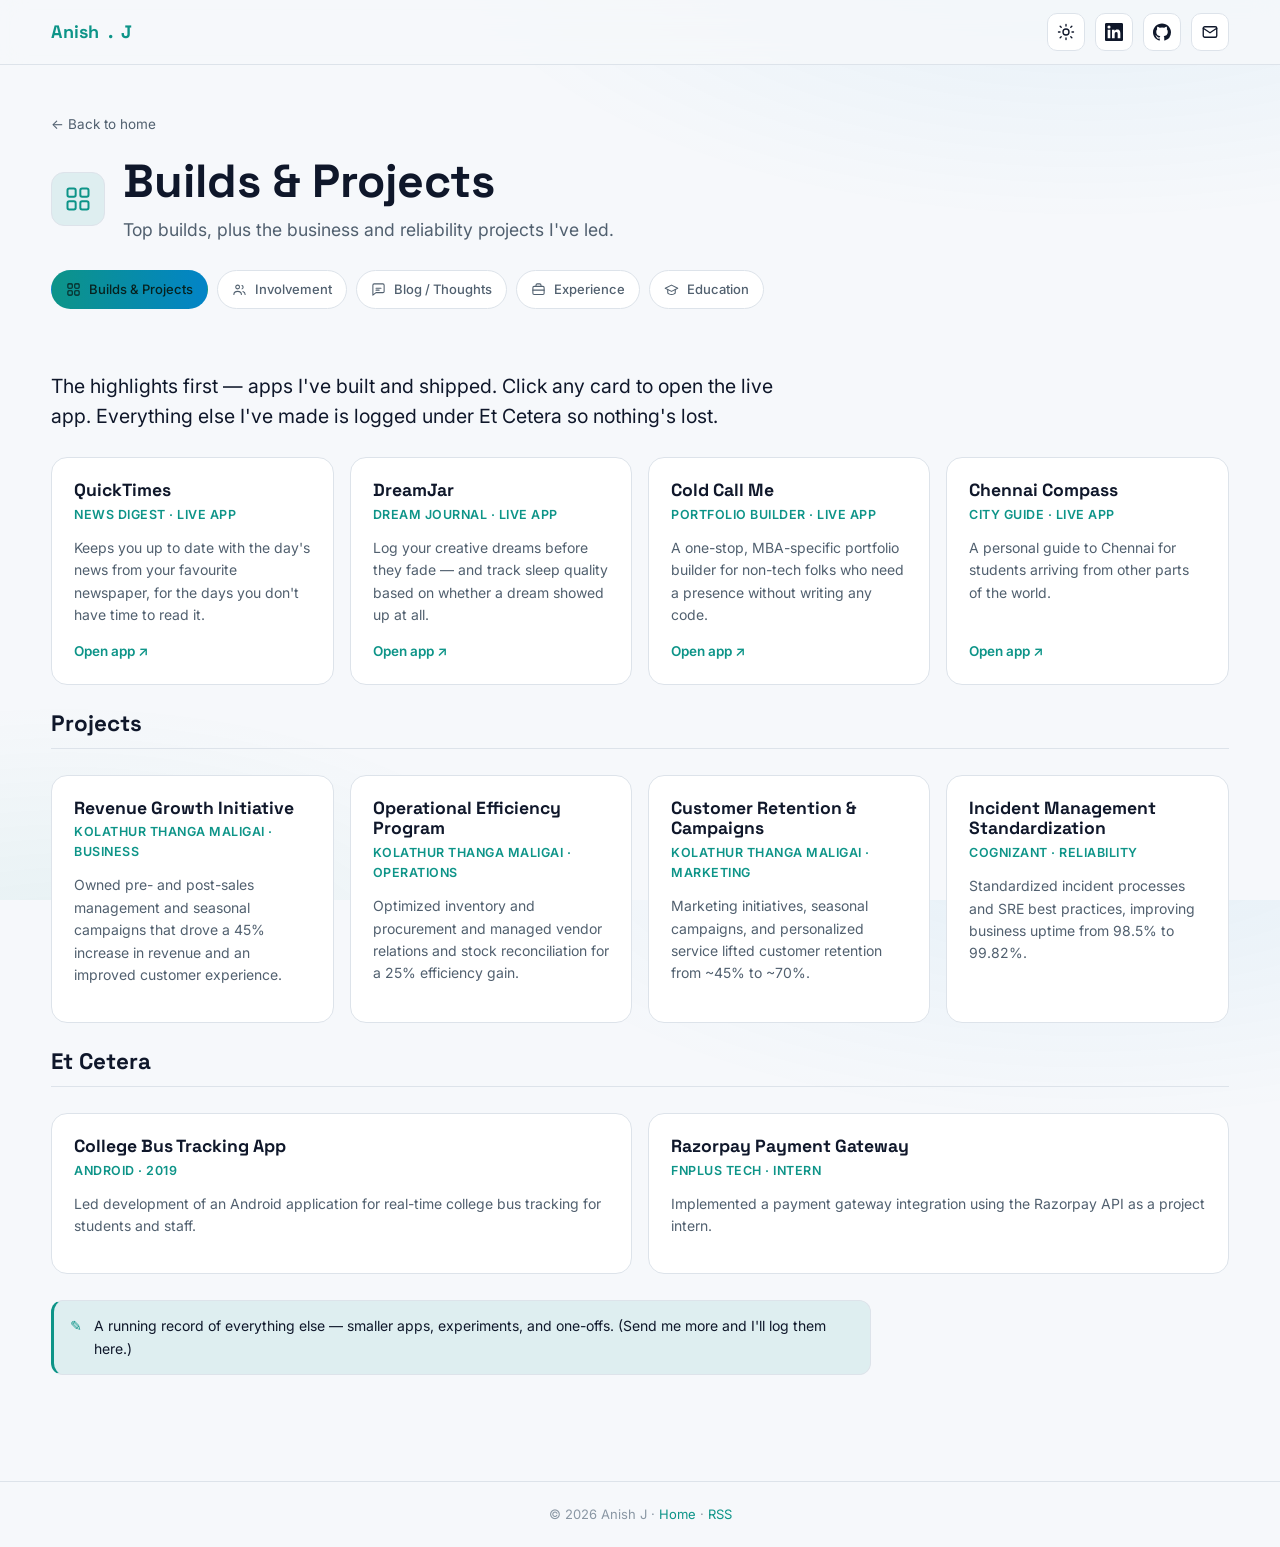
==== commit 5539172a: "Make Builds & Projects editable without code, via /builds Markdown files Extends the auto-discovery " ====
--- a/detail.html
+++ b/detail.html
@@ -52,6 +52,7 @@
   <script src="config.js"></script>
   <script src="data.js"></script>
   <script src="blog.js"></script>
+  <script src="builds.js"></script>
   <script>
     (function (global) {
       var S = PORTFOLIO.sections;
@@ -85,6 +86,18 @@
         var cls = (k === key) ? 'pill active' : 'pill';
         return '<a class="' + cls + '" href="detail.html?s=' + k + '">' + s.icon + s.label + '</a>';
       }).join('');
+
+      // ---- shared card markup (used by the static blocks and the live loader) ----
+      function esc(s) { return String(s).replace(/&/g, '&amp;').replace(/</g, '&lt;').replace(/>/g, '&gt;').replace(/"/g, '&quot;'); }
+      function cardHtml(c) {
+        var ext = c.link && /^https?:/i.test(c.link);
+        var inner = '<h3>' + fmt(c.title) + '</h3>' +
+          (c.meta ? '<p class="c-meta">' + fmt(c.meta) + '</p>' : '') +
+          '<p class="c-text">' + fmt(c.text) + '</p>' +
+          (c.link ? '<span class="c-link">' + (c.linkText || (ext ? 'Open app ↗' : 'Read →')) + '</span>' : '');
+        if (ext) return '<a class="c-card c-card-link" href="' + esc(c.link) + '" target="_blank" rel="noopener">' + inner + '</a>';
+        return '<div class="c-card">' + inner + '</div>';
+      }
 
       // ---- block renderers ----
       function renderBlock(b) {
@@ -134,15 +147,9 @@
                 '</div></div>';
             }).join('') + '</div></div>';
           case 'cards':
-            return '<div class="blk"><div class="cards">' + b.items.map(function (c) {
-              var ext = c.link && /^https?:/i.test(c.link);
-              var inner = '<h3>' + fmt(c.title) + '</h3>' +
-                (c.meta ? '<p class="c-meta">' + fmt(c.meta) + '</p>' : '') +
-                '<p class="c-text">' + fmt(c.text) + '</p>' +
-                (c.link ? '<span class="c-link">' + (c.linkText || (ext ? 'Open app ↗' : 'Read →')) + '</span>' : '');
-              if (ext) return '<a class="c-card c-card-link" href="' + c.link + '" target="_blank" rel="noopener">' + inner + '</a>';
-              return '<div class="c-card">' + inner + '</div>';
-            }).join('') + '</div></div>';
+            return '<div class="blk"><div class="cards"' +
+              (b.group ? ' data-group="' + esc(b.group) + '"' : '') + '>' +
+              b.items.map(cardHtml).join('') + '</div></div>';
           case 'note':
             return '<div class="blk"><div class="note"><span class="note-i">✎</span><span>' + fmt(b.text) + '</span></div></div>';
           default:
@@ -152,8 +159,20 @@
 
       document.getElementById('detail-body').innerHTML = sec.blocks.map(renderBlock).join('');
 
+      // ---- Builds: load live cards from /builds Markdown (falls back to data.js) ----
+      if (key === 'builds' && global.BuildsSource) {
+        global.BuildsSource.fetchBuilds().then(function (groups) {
+          if (!groups) return; // listing failed — keep the built-in cards
+          Object.keys(groups).forEach(function (g) {
+            var items = groups[g];
+            if (!items || !items.length) return; // empty group keeps its fallback
+            var el = document.querySelector('#detail-body .cards[data-group="' + g + '"]');
+            if (el) el.innerHTML = items.map(cardHtml).join('');
+          });
+        });
+      }
+
       // ---- Blog: load live posts from /posts Markdown (falls back to samples) ----
-      function esc(s) { return String(s).replace(/&/g, '&amp;').replace(/</g, '&lt;').replace(/>/g, '&gt;').replace(/"/g, '&quot;'); }
       if (key === 'blog' && global.BlogSource) {
         var cardsEl = document.querySelector('#detail-body .cards');
         if (cardsEl) {
--- a/styles.css
+++ b/styles.css
@@ -396,6 +396,7 @@
 /* Clickable post cards (blog list) */
 .c-card-link { text-decoration: none; color: inherit; }
 .c-card-link:hover { color: inherit; }
+.c-card-link:focus-visible { outline: 2px solid var(--accent); outline-offset: 3px; }
 .c-card-link .c-link { margin-top: auto; }
 
 /* ---------------- Article / reader page ---------------- */
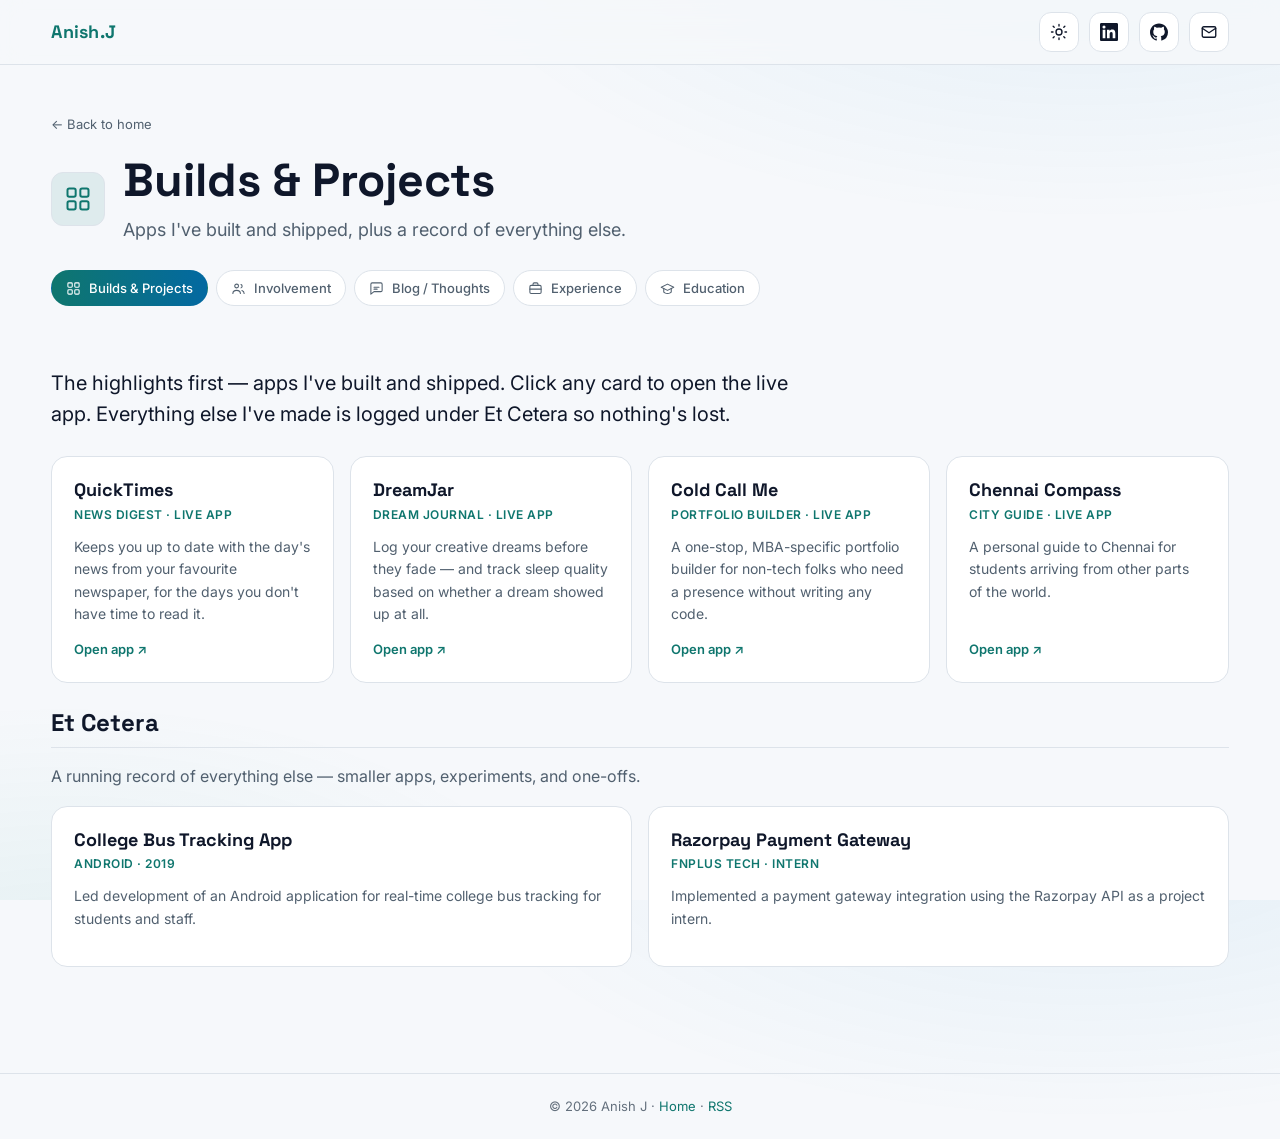
==== commit aa61b3ba: "Trim content, new headline, and a consistency/mobile/states pass Content - Remove the three blog pos" ====
--- a/detail.html
+++ b/detail.html
@@ -51,6 +51,7 @@
 
   <script src="config.js"></script>
   <script src="data.js"></script>
+  <script src="ui.js"></script>
   <script src="blog.js"></script>
   <script src="builds.js"></script>
   <script>
@@ -83,8 +84,9 @@
       // ---- section pills ----
       document.getElementById('section-nav').innerHTML = order.map(function (k) {
         var s = S[k];
-        var cls = (k === key) ? 'pill active' : 'pill';
-        return '<a class="' + cls + '" href="detail.html?s=' + k + '">' + s.icon + s.label + '</a>';
+        var cur = (k === key);
+        return '<a class="pill' + (cur ? ' active' : '') + '" href="detail.html?s=' + k + '"' +
+          (cur ? ' aria-current="page"' : '') + '>' + s.icon + s.label + '</a>';
       }).join('');
 
       // ---- shared card markup (used by the static blocks and the live loader) ----
@@ -147,9 +149,15 @@
                 '</div></div>';
             }).join('') + '</div></div>';
           case 'cards':
-            return '<div class="blk"><div class="cards"' +
-              (b.group ? ' data-group="' + esc(b.group) + '"' : '') + '>' +
-              b.items.map(cardHtml).join('') + '</div></div>';
+            // A group with nothing in it stays hidden (heading too) until the
+            // live loader fills it.
+            return '<section class="blk"' + (b.items.length ? '' : ' hidden') + '>' +
+              (b.heading ? '<h2 class="blk-heading">' + fmt(b.heading) + '</h2>' : '') +
+              (b.intro ? '<p class="blk-para blk-intro">' + fmt(b.intro) + '</p>' : '') +
+              '<div class="cards"' + (b.group ? ' data-group="' + esc(b.group) + '"' : '') + '>' +
+              b.items.map(cardHtml).join('') + '</div></section>';
+          case 'posts':
+            return '<div class="blk" id="posts" aria-live="polite"></div>';
           case 'note':
             return '<div class="blk"><div class="note"><span class="note-i">✎</span><span>' + fmt(b.text) + '</span></div></div>';
           default:
@@ -157,7 +165,9 @@
         }
       }
 
-      document.getElementById('detail-body').innerHTML = sec.blocks.map(renderBlock).join('');
+      var bodyEl = document.getElementById('detail-body');
+      bodyEl.innerHTML = sec.blocks.map(renderBlock).join('');
+      bodyEl.classList.add('fade-in');   // soft transition when switching sections
 
       // ---- Builds: load live cards from /builds Markdown (falls back to data.js) ----
       if (key === 'builds' && global.BuildsSource) {
@@ -167,56 +177,81 @@
             var items = groups[g];
             if (!items || !items.length) return; // empty group keeps its fallback
             var el = document.querySelector('#detail-body .cards[data-group="' + g + '"]');
-            if (el) el.innerHTML = items.map(cardHtml).join('');
+            if (!el) return;
+            el.innerHTML = items.map(cardHtml).join('');
+            el.closest('.blk').hidden = false;
           });
         });
       }
 
-      // ---- Blog: load live posts from /posts Markdown (falls back to samples) ----
-      if (key === 'blog' && global.BlogSource) {
-        var cardsEl = document.querySelector('#detail-body .cards');
-        if (cardsEl) {
-          cardsEl.insertAdjacentHTML('beforebegin',
-            '<p class="blk-para" id="blog-loading" style="opacity:.7">Loading latest posts…</p>');
-        }
-        global.BlogSource.fetchBlogs().then(function (posts) {
-          var loading = document.getElementById('blog-loading');
-          if (loading) loading.remove();
-          if (!posts || !posts.length) return; // keep built-in samples
-
-          var html = posts.map(function (p) {
-            var meta = [p.category, p.date].filter(Boolean).join(' · ');
-            return '<a class="c-card c-card-link" data-category="' + esc(p.category || '') + '" href="post.html?p=' + encodeURIComponent(p.slug) + '">' +
-              '<h3>' + fmt(p.title) + '</h3>' +
-              (meta ? '<p class="c-meta">' + fmt(meta) + '</p>' : '') +
-              '<p class="c-text">' + fmt(p.summary) + '</p>' +
-              '<span class="c-link">Read →</span></a>';
-          }).join('');
-          var container = document.querySelector('#detail-body .cards');
-          if (!container) return;
-          container.innerHTML = html;
-
-          // category filter chips (only when there's more than one category)
-          var cats = {};
-          posts.forEach(function (p) { var c = (p.category || '').trim(); if (c) cats[c] = (cats[c] || 0) + 1; });
-          var catNames = Object.keys(cats);
-          if (catNames.length > 1) {
-            var chips = '<button class="filter-chip active" data-cat="*">All <span class="fc-count">' + posts.length + '</span></button>' +
-              catNames.map(function (c) {
-                return '<button class="filter-chip" data-cat="' + esc(c) + '">' + esc(c) + ' <span class="fc-count">' + cats[c] + '</span></button>';
-              }).join('');
-            container.insertAdjacentHTML('beforebegin', '<div class="blog-filter" id="blog-filter">' + chips + '</div>');
-            document.getElementById('blog-filter').addEventListener('click', function (e) {
-              var btn = e.target.closest('.filter-chip'); if (!btn) return;
-              var cat = btn.getAttribute('data-cat');
-              this.querySelectorAll('.filter-chip').forEach(function (b) { b.classList.toggle('active', b === btn); });
-              container.querySelectorAll('.c-card').forEach(function (card) {
-                var show = (cat === '*') || (card.getAttribute('data-category') === cat);
-                card.classList.toggle('is-hidden', !show);
+      // ---- Blog: posts from /posts Markdown, with loading / empty / error states ----
+      var postsEl = document.getElementById('posts');
+      if (postsEl && global.BlogSource) {
+        var loadPosts = function (retryBtn) {
+          postsEl.setAttribute('aria-busy', 'true');
+          if (retryBtn) global.UI.busy(retryBtn, true, 'Retrying…');
+          else postsEl.innerHTML = global.UI.skeleton(3, 'Loading posts…');
+
+          global.BlogSource.fetchBlogs().then(function (posts) {
+            postsEl.removeAttribute('aria-busy');
+
+            if (posts === null) {                       // couldn't load at all
+              postsEl.innerHTML = global.UI.state({
+                kind: 'error',
+                title: "Couldn't load posts",
+                text: 'Something went wrong fetching posts. Check your connection and try again.',
+                action: '<button class="btn btn-ghost" type="button" data-retry>Try again</button>'
               });
-            });
-          }
-        });
+              postsEl.querySelector('[data-retry]').addEventListener('click', function () { loadPosts(this); });
+              return;
+            }
+            if (!posts.length) {                        // loaded fine, nothing published
+              postsEl.innerHTML = global.UI.state({
+                kind: 'empty',
+                title: 'No posts yet',
+                text: "Nothing published here yet — check back soon.",
+                action: '<a class="btn btn-ghost" href="detail.html?s=builds">See what I\'ve built →</a>'
+              });
+              return;
+            }
+
+            postsEl.innerHTML = '<div class="cards">' + posts.map(function (p) {
+              var meta = [p.category, p.date].filter(Boolean).join(' · ');
+              return '<a class="c-card c-card-link" data-category="' + esc(p.category || '') + '" href="post.html?p=' + encodeURIComponent(p.slug) + '">' +
+                '<h3>' + fmt(p.title) + '</h3>' +
+                (meta ? '<p class="c-meta">' + fmt(meta) + '</p>' : '') +
+                '<p class="c-text">' + fmt(p.summary) + '</p>' +
+                '<span class="c-link">Read →</span></a>';
+            }).join('') + '</div>';
+            var container = postsEl.querySelector('.cards');
+
+            // category filter chips (only when there's more than one category)
+            var cats = {};
+            posts.forEach(function (p) { var c = (p.category || '').trim(); if (c) cats[c] = (cats[c] || 0) + 1; });
+            var catNames = Object.keys(cats);
+            if (catNames.length > 1) {
+              var chips = '<button class="filter-chip active" type="button" aria-pressed="true" data-cat="*">All <span class="fc-count">' + posts.length + '</span></button>' +
+                catNames.map(function (c) {
+                  return '<button class="filter-chip" type="button" aria-pressed="false" data-cat="' + esc(c) + '">' + esc(c) + ' <span class="fc-count">' + cats[c] + '</span></button>';
+                }).join('');
+              container.insertAdjacentHTML('beforebegin', '<div class="blog-filter" role="group" aria-label="Filter posts">' + chips + '</div>');
+              postsEl.querySelector('.blog-filter').addEventListener('click', function (e) {
+                var btn = e.target.closest('.filter-chip'); if (!btn) return;
+                var cat = btn.getAttribute('data-cat');
+                this.querySelectorAll('.filter-chip').forEach(function (b) {
+                  b.classList.toggle('active', b === btn);
+                  b.setAttribute('aria-pressed', b === btn ? 'true' : 'false');
+                });
+                container.querySelectorAll('.c-card').forEach(function (card) {
+                  var show = (cat === '*') || (card.getAttribute('data-category') === cat);
+                  card.classList.toggle('is-hidden', !show);
+                  if (show) { card.classList.remove('fade-in'); void card.offsetWidth; card.classList.add('fade-in'); }
+                });
+              });
+            }
+          });
+        };
+        loadPosts();
       }
     })(window);
   </script>
--- a/styles.css
+++ b/styles.css
@@ -11,13 +11,44 @@
   --border-soft: #1d252d;
   --text: #e8edf2;
   --muted: #9aa7b4;
-  --faint: #6b7884;
+  --faint: #8a96a3;
   --accent: #2dd4bf;
   --accent-2: #38bdf8;
   --accent-soft: rgba(45, 212, 191, 0.12);
   --shadow: 0 18px 44px rgba(0, 0, 0, 0.5);
-  --radius: 16px;
   --maxw: 1180px;
+
+  /* Type scale — rem, so text follows the reader's browser text-size setting */
+  --fs-2xs: .75rem;      /* 12px  labels, counts, fine print */
+  --fs-xs: .8125rem;     /* 13px  meta, pills, captions */
+  --fs-sm: .875rem;      /* 14px  card body, buttons */
+  --fs-base: 1rem;       /* 16px  body */
+  --fs-md: 1.125rem;     /* 18px  card titles, reading text */
+  --fs-lg: 1.25rem;      /* 20px  lead text, sub-headings */
+  --fs-xl: 1.5rem;       /* 24px  section headings */
+  --fs-2xl: 2rem;        /* 32px  markdown h1 */
+  --fs-display: clamp(2rem, 4.5vw, 2.9rem);   /* page titles */
+  --fs-hero: clamp(2.2rem, 4.4vw, 3.3rem);    /* home greeting */
+
+  /* Corner radii */
+  --r-sm: 8px;           /* chips, inline code */
+  --r-md: 12px;          /* buttons, icon boxes, callouts */
+  --r-lg: 16px;          /* cards and tiles */
+  --r-xl: 24px;          /* overlays */
+  --r-pill: 999px;
+  --radius: var(--r-lg);
+
+  /* Spacing */
+  --gap: 16px;           /* between cards in any grid */
+  --pad-card: 22px;      /* inside every content card */
+  --tap: 44px;           /* minimum touch target */
+
+  --on-accent: #07221f;  /* text on accent-filled surfaces */
+  --danger: #f87171;
+  --danger-soft: rgba(248, 113, 113, 0.12);
+  --violet: #c4b5fd;     /* Builds accent */
+  --violet-line: rgba(167, 139, 250, 0.55);
+  --focus: 0 0 0 3px var(--accent-soft), 0 0 0 1px var(--accent);
   --bg-grad-a: rgba(56, 189, 248, 0.10);
   --bg-grad-b: rgba(45, 212, 191, 0.10);
   --topbar-bg: rgba(12, 15, 18, 0.78);
@@ -33,10 +64,15 @@
   --border-soft: #e8edf2;
   --text: #0f172a;
   --muted: #51606f;
-  --faint: #8a97a4;
-  --accent: #0d9488;
-  --accent-2: #0284c7;
-  --accent-soft: rgba(13, 148, 136, 0.10);
+  --faint: #64707d;
+  --accent: #0f766e;
+  --accent-2: #0369a1;
+  --accent-soft: rgba(15, 118, 110, 0.10);
+  --on-accent: #ffffff;
+  --danger: #b91c1c;
+  --danger-soft: rgba(185, 28, 28, 0.08);
+  --violet: #6d28d9;
+  --violet-line: rgba(109, 40, 217, 0.40);
   --shadow: 0 18px 40px rgba(15, 23, 42, 0.12);
   --bg-grad-a: rgba(2, 132, 199, 0.08);
   --bg-grad-b: rgba(13, 148, 136, 0.08);
@@ -62,46 +98,83 @@
   transition: background-color .3s, color .3s;
 }
 
-/* ---------------- Theme toggle ---------------- */
-.theme-toggle {
-  width: 38px; height: 38px; border-radius: 10px; flex: 0 0 auto;
+/* ============================================================
+   CONTROLS — one look per kind, each with hover / pressed /
+   focus / disabled states.
+   ============================================================ */
+
+/* Square icon buttons: theme toggle, LinkedIn / GitHub / Mail, menu */
+.theme-toggle, .icon-btn, .menu-btn {
+  width: 40px; height: 40px; border-radius: var(--r-md); flex: 0 0 auto;
   display: inline-flex; align-items: center; justify-content: center;
   background: var(--card); border: 1px solid var(--border); color: var(--text);
-  cursor: pointer; transition: border-color .2s, transform .2s, color .2s;
-}
-.theme-toggle:hover { border-color: var(--accent); color: var(--accent); transform: translateY(-2px); }
-.theme-toggle svg { width: 18px; height: 18px; }
-
-/* ---------------- Icon buttons (LinkedIn / GitHub / Mail) ---------------- */
-.icon-btn {
-  width: 38px; height: 38px; border-radius: 10px; flex: 0 0 auto;
-  display: inline-flex; align-items: center; justify-content: center;
-  background: var(--card); border: 1px solid var(--border); color: var(--text);
-  transition: border-color .2s, transform .2s, color .2s;
-}
-.icon-btn:hover { border-color: var(--accent); color: var(--accent); transform: translateY(-2px); }
-.icon-btn svg { width: 18px; height: 18px; }
+  cursor: pointer; padding: 0; font: inherit;
+  transition: border-color .2s, transform .15s, color .2s, background .2s;
+}
+.theme-toggle svg, .icon-btn svg, .menu-btn svg { width: 18px; height: 18px; }
 .theme-toggle .ic-sun { display: none; }
 .theme-toggle .ic-moon { display: inline-flex; }
 :root[data-theme="light"] .theme-toggle .ic-sun { display: inline-flex; }
 :root[data-theme="light"] .theme-toggle .ic-moon { display: none; }
 
-/* ---------------- Blog filter chips ---------------- */
-.blog-filter { display: flex; flex-wrap: wrap; gap: 9px; margin: 0 0 22px; }
-.filter-chip {
-  display: inline-flex; align-items: center; gap: 7px; padding: 7px 14px;
-  border-radius: 999px; border: 1px solid var(--border); background: var(--card);
-  color: var(--muted); font-size: 13px; font-weight: 500; cursor: pointer; transition: all .2s;
-}
-.filter-chip:hover { color: var(--text); border-color: var(--accent); }
-.filter-chip.active { color: #07221f; background: linear-gradient(90deg, var(--accent), var(--accent-2)); border-color: transparent; }
-.filter-chip .fc-count { font-size: 11px; opacity: .8; }
+/* Pill-shaped toggles: section pills, blog filter chips */
+.pill, .filter-chip {
+  display: inline-flex; align-items: center; gap: 8px; min-height: 36px; padding: 0 14px;
+  border-radius: var(--r-pill); border: 1px solid var(--border); background: var(--card);
+  color: var(--muted); font: inherit; font-size: var(--fs-xs); font-weight: 500; cursor: pointer;
+  transition: color .2s, border-color .2s, background .2s, transform .15s;
+}
+.pill svg { width: 15px; height: 15px; }
+.pill.active, .filter-chip.active {
+  color: var(--on-accent); background: linear-gradient(90deg, var(--accent), var(--accent-2)); border-color: transparent;
+}
+.filter-chip .fc-count { font-size: var(--fs-2xs); opacity: .85; }
+.blog-filter { display: flex; flex-wrap: wrap; gap: 8px; margin: 0 0 22px; }
+
+/* Text buttons */
+.btn {
+  display: inline-flex; align-items: center; justify-content: center; gap: 8px;
+  min-height: 40px; padding: 0 18px; border-radius: var(--r-md);
+  font: inherit; font-weight: 600; font-size: var(--fs-sm); cursor: pointer;
+  border: 1px solid transparent;
+  transition: transform .15s, box-shadow .2s, border-color .2s, background .2s, color .2s;
+}
+.btn-primary { background: linear-gradient(90deg, var(--accent), var(--accent-2)); color: var(--on-accent); }
+.btn-ghost { border-color: var(--border); color: var(--text); background: var(--card); }
+.btn-sm { min-height: 34px; padding: 0 14px; font-size: var(--fs-xs); }
+
+/* hover (pointer devices only, so taps don't leave things stuck "hovered") */
+@media (hover: hover) {
+  .theme-toggle:hover, .icon-btn:hover, .menu-btn:hover { border-color: var(--accent); color: var(--accent); transform: translateY(-2px); }
+  .pill:not(.active):hover, .filter-chip:not(.active):hover { color: var(--text); border-color: var(--accent); }
+  .btn-primary:hover { transform: translateY(-2px); box-shadow: 0 12px 28px var(--accent-soft); color: var(--on-accent); }
+  .btn-ghost:hover { transform: translateY(-2px); border-color: var(--accent); color: var(--text); }
+}
+/* pressed */
+.theme-toggle:active, .icon-btn:active, .menu-btn:active,
+.pill:active, .filter-chip:active, .btn:active { transform: translateY(0) scale(.96); }
+/* keyboard focus */
+.theme-toggle:focus-visible, .icon-btn:focus-visible, .menu-btn:focus-visible,
+.pill:focus-visible, .filter-chip:focus-visible, .btn:focus-visible,
+.crumb:focus-visible, .brand:focus-visible, .m-link:focus-visible, .m-social-link:focus-visible {
+  outline: none; box-shadow: var(--focus);
+}
+/* disabled / busy */
+.btn:disabled, .btn[aria-disabled="true"], .theme-toggle:disabled, .icon-btn[aria-disabled="true"],
+.pill[aria-disabled="true"], .filter-chip:disabled {
+  opacity: .5; cursor: not-allowed; transform: none; box-shadow: none; pointer-events: none;
+}
+.btn[aria-busy="true"] { opacity: .75; cursor: progress; }
+
 .c-card.is-hidden { display: none; }
 
 a { color: var(--accent); text-decoration: none; transition: color .2s; }
-a:hover { color: var(--accent-2); }
-
-h1, h2, h3 { font-family: 'Space Grotesk', 'Inter', sans-serif; line-height: 1.18; }
+@media (hover: hover) { a:hover { color: var(--accent-2); } }  /* no sticky hover after a tap */
+
+h1, h2, h3 { font-family: 'Space Grotesk', 'Inter', sans-serif; line-height: 1.18; overflow-wrap: break-word; hyphens: auto; }
+p, li, .c-card, .tl-card, .exp-item { overflow-wrap: break-word; }
+[hidden] { display: none !important; }
+img, svg { max-width: 100%; }
 
 .wrap { width: 92%; max-width: var(--maxw); margin: 0 auto; }
 
@@ -118,11 +191,12 @@
 }
 .brand {
   font-family: 'Space Grotesk', sans-serif; font-weight: 700;
-  font-size: 18px; letter-spacing: .3px; white-space: nowrap;
-  display: inline-flex; align-items: center; gap: 8px;
+  font-size: var(--fs-md); letter-spacing: .3px; white-space: nowrap;
+  display: inline-flex; align-items: center; min-height: 40px;
 }
 .brand .dot { color: var(--accent); }
 .brand:hover { color: var(--text); }
+.brand:focus-visible { border-radius: var(--r-sm); }
 
 .tabs { display: flex; align-items: stretch; gap: 4px; }
 
@@ -130,7 +204,7 @@
 .tab > a {
   display: inline-flex; align-items: center; gap: 8px;
   height: 64px; padding: 0 14px;
-  color: var(--muted); font-size: 14px; font-weight: 500;
+  color: var(--muted); font-size: var(--fs-sm); font-weight: 500;
   letter-spacing: .3px; border-bottom: 2px solid transparent;
   transition: color .2s, border-color .2s;
 }
@@ -155,7 +229,7 @@
 .glance-card {
   width: 100%; max-width: 960px;
   background: var(--card); border: 1px solid var(--border);
-  border-radius: 24px; box-shadow: var(--shadow);
+  border-radius: var(--r-xl); box-shadow: var(--shadow);
   padding: clamp(26px, 4vw, 48px);
   transform: translateY(14px) scale(.985);
   transition: transform .24s ease;
@@ -163,40 +237,28 @@
 .glance-overlay.show .glance-card { transform: none; }
 .g-head { display: flex; align-items: center; gap: 18px; margin-bottom: 22px; }
 .g-ico {
-  width: 60px; height: 60px; border-radius: 15px; flex: 0 0 auto;
+  width: 60px; height: 60px; border-radius: var(--r-md); flex: 0 0 auto;
   display: flex; align-items: center; justify-content: center;
   background: var(--accent-soft); color: var(--accent); border: 1px solid var(--border);
 }
 .g-ico svg { width: 30px; height: 30px; }
-.g-label { font-family: 'Space Grotesk', sans-serif; font-size: clamp(1.5rem, 3vw, 2rem); font-weight: 700; }
-.g-tagline { color: var(--muted); font-size: 1.02rem; }
-.g-summary { font-size: clamp(1.05rem, 2vw, 1.25rem); color: var(--text); line-height: 1.6; margin: 0 0 26px; max-width: 800px; }
+.g-label { font-family: 'Space Grotesk', sans-serif; font-size: var(--fs-2xl); font-weight: 700; }
+.g-tagline { color: var(--muted); font-size: var(--fs-base); }
+.g-summary { font-size: var(--fs-lg); color: var(--text); line-height: 1.6; margin: 0 0 26px; max-width: 800px; }
 .g-grid { display: grid; grid-template-columns: 1fr 1fr; gap: 16px 24px; }
-.g-hl { background: var(--bg-soft); border: 1px solid var(--border-soft); border-radius: 14px; padding: 16px 18px; }
-.g-hl-h { font-weight: 600; color: var(--text); font-size: 1.05rem; margin-bottom: 5px; }
-.g-hl-t { color: var(--muted); font-size: .96rem; line-height: 1.5; }
-.g-foot { margin-top: 26px; color: var(--accent); font-weight: 600; font-size: 1rem; }
+.g-hl { background: var(--bg-soft); border: 1px solid var(--border-soft); border-radius: var(--r-md); padding: 16px 18px; }
+.g-hl-h { font-weight: 600; color: var(--text); font-size: var(--fs-base); margin-bottom: 5px; }
+.g-hl-t { color: var(--muted); font-size: var(--fs-base); line-height: 1.5; }
+.g-foot { margin-top: 26px; color: var(--accent); font-weight: 600; font-size: var(--fs-base); }
 @media (max-width: 640px) { .g-grid { grid-template-columns: 1fr; } }
 
-/* ---------------- Buttons ---------------- */
-.btn {
-  display: inline-flex; align-items: center; gap: 8px;
-  padding: 10px 18px; border-radius: 11px; font-weight: 600; font-size: 14px;
-  transition: transform .2s, box-shadow .2s, border-color .2s, background .2s; cursor: pointer;
-  border: 1px solid transparent;
-}
-.btn-primary { background: linear-gradient(90deg, var(--accent), var(--accent-2)); color: #07221f; }
-.btn-primary:hover { transform: translateY(-2px); box-shadow: 0 12px 28px rgba(45, 212, 191, 0.3); color: #07221f; }
-.btn-ghost { border-color: var(--border); color: var(--text); background: var(--card); }
-.btn-ghost:hover { transform: translateY(-2px); border-color: var(--accent); color: var(--text); }
-.btn-sm { padding: 8px 14px; font-size: 13px; }
 
 /* ============================================================
    HOME (single-view, no scroll on laptop)
    ============================================================ */
-body.home { overflow: hidden; }
+body.home { overflow-x: hidden; }
 .stage {
-  height: calc(100vh - 64px);
+  min-height: calc(100vh - 64px); padding: 24px 0;
   display: flex; align-items: center;
 }
 .stage-grid {
@@ -207,22 +269,22 @@
 /* Identity panel */
 .identity .eyebrow {
   display: inline-flex; align-items: center; gap: 8px;
-  font-size: 12px; font-weight: 600; letter-spacing: 1.5px; text-transform: uppercase;
+  font-size: var(--fs-2xs); font-weight: 600; letter-spacing: 1.5px; text-transform: uppercase;
   color: var(--accent); padding: 6px 13px; border: 1px solid var(--border);
-  border-radius: 999px; background: var(--accent-soft); margin-bottom: 20px;
+  border-radius: var(--r-pill); background: var(--accent-soft); margin-bottom: 20px;
 }
 .identity .eyebrow .pulse { width: 7px; height: 7px; border-radius: 50%; background: var(--accent); box-shadow: 0 0 0 0 rgba(45,212,191,.6); animation: pulse 2s infinite; }
 @keyframes pulse { 0%{box-shadow:0 0 0 0 rgba(45,212,191,.5)} 70%{box-shadow:0 0 0 8px rgba(45,212,191,0)} 100%{box-shadow:0 0 0 0 rgba(45,212,191,0)} }
-.identity h1 { font-size: clamp(2.2rem, 4.4vw, 3.3rem); margin: 0 0 8px; font-weight: 800; }
+.identity h1 { font-size: var(--fs-hero); margin: 0 0 8px; font-weight: 800; }
 .identity h1 .grad { background: linear-gradient(90deg, var(--accent), var(--accent-2)); -webkit-background-clip: text; background-clip: text; -webkit-text-fill-color: transparent; }
-.identity .role { font-family: 'Space Grotesk', sans-serif; color: var(--text); font-size: 1.15rem; font-weight: 600; margin: 0 0 14px; }
-.identity .tagline { color: var(--muted); font-size: 1rem; max-width: 430px; margin: 0 0 22px; }
+.identity .role { font-family: 'Space Grotesk', sans-serif; color: var(--text); font-size: var(--fs-md); font-weight: 600; margin: 0 0 14px; }
+.identity .tagline { color: var(--muted); font-size: var(--fs-base); max-width: 430px; margin: 0 0 22px; }
 .identity .meta { display: flex; flex-wrap: wrap; gap: 16px; margin-bottom: 24px; }
-.identity .meta span { font-size: 13px; color: var(--faint); display: inline-flex; align-items: center; gap: 7px; }
+.identity .meta span { font-size: var(--fs-xs); color: var(--faint); display: inline-flex; align-items: center; gap: 7px; }
 .identity .actions { display: flex; flex-wrap: wrap; gap: 12px; }
 
 /* Bento grid */
-.bento { display: grid; grid-template-columns: repeat(3, 1fr); grid-auto-rows: 1fr; gap: 16px; height: 100%; max-height: 74vh; }
+.bento { display: grid; grid-template-columns: repeat(3, 1fr); grid-auto-rows: minmax(min-content, 1fr); gap: var(--gap); height: 100%; max-height: 74vh; }
 .tile {
   position: relative; overflow: hidden;
   background: var(--card); border: 1px solid var(--border); border-radius: var(--radius);
@@ -244,22 +306,22 @@
 .tile > * { position: relative; z-index: 1; }
 .tile:focus-visible { outline: 2px solid var(--accent); outline-offset: 2px; }
 .tile-ico {
-  width: 42px; height: 42px; border-radius: 11px; display: inline-flex; align-items: center; justify-content: center;
+  width: 42px; height: 42px; border-radius: var(--r-md); display: inline-flex; align-items: center; justify-content: center;
   background: var(--accent-soft); color: var(--accent); border: 1px solid var(--border);
 }
 .tile-ico svg { width: 22px; height: 22px; }
-.tile h3 { margin: 16px 0 4px; font-size: 1.12rem; }
-.tile .tile-tag { color: var(--muted); font-size: 13px; margin: 0; }
-.tile .tile-arrow { position: absolute; top: 18px; right: 18px; color: var(--faint); transition: color .25s, transform .25s; font-size: 18px; }
+.tile h3 { margin: 16px 0 4px; font-size: var(--fs-md); }
+.tile .tile-tag { color: var(--muted); font-size: var(--fs-xs); margin: 0; }
+.tile .tile-arrow { position: absolute; top: 18px; right: 18px; color: var(--faint); transition: color .25s, transform .25s; font-size: var(--fs-md); }
 .tile:hover .tile-arrow { color: var(--accent); transform: translate(2px, -2px); }
 
 /* Small hint at the bottom of each tile */
-.tile-hint { font-size: 11.5px; color: var(--faint); letter-spacing: .3px; transition: color .25s; }
+.tile-hint { font-size: var(--fs-2xs); color: var(--faint); letter-spacing: .3px; transition: color .25s; }
 .tile:hover .tile-hint { color: var(--accent); }
 
 /* Featured "Builds" tile — contrasting violet box with a swirling-smoke aura */
 .tile-builds {
-  border-color: rgba(167, 139, 250, 0.55);
+  border-color: var(--violet-line);
   background: linear-gradient(155deg, rgba(167, 139, 250, 0.16), rgba(56, 189, 248, 0.05));
 }
 .tile-builds::before {
@@ -271,8 +333,8 @@
   animation: builds-swirl 9s linear infinite;
 }
 .tile-builds > * { position: relative; z-index: 1; }
-.tile-builds .tile-ico { color: #c4b5fd; background: rgba(167, 139, 250, 0.18); border-color: rgba(167, 139, 250, 0.45); }
-.tile-builds .tile-hint { color: #c4b5fd; }
+.tile-builds .tile-ico { color: var(--violet); background: rgba(167, 139, 250, 0.18); border-color: rgba(167, 139, 250, 0.45); }
+.tile-builds .tile-hint, .tile-builds .tile-arrow { color: var(--violet); }
 .tile-builds:hover { border-color: rgba(167, 139, 250, 0.9); }
 .tile-builds:hover::before { animation-duration: 4.5s; opacity: .85; }
 .tile-builds::after { background: radial-gradient(240px circle at var(--mx, 50%) var(--my, 50%), rgba(167, 139, 250, 0.22), transparent 62%); }
@@ -284,39 +346,32 @@
    ============================================================ */
 body.detail { overflow-y: auto; }
 .detail-head { padding: 46px 0 8px; }
-.crumb { display: inline-flex; align-items: center; gap: 7px; color: var(--muted); font-size: 13.5px; margin-bottom: 18px; }
+.crumb { display: inline-flex; align-items: center; gap: 7px; color: var(--muted); font-size: var(--fs-xs); margin-bottom: 18px; }
 .crumb:hover { color: var(--accent); }
 .detail-head .d-ico {
-  width: 54px; height: 54px; border-radius: 13px; display: inline-flex; align-items: center; justify-content: center;
+  width: 54px; height: 54px; border-radius: var(--r-md); display: inline-flex; align-items: center; justify-content: center;
   background: var(--accent-soft); color: var(--accent); border: 1px solid var(--border); flex: 0 0 auto;
 }
 .d-titlerow { display: flex; align-items: center; gap: 18px; margin-bottom: 4px; }
+.d-titlerow > div { min-width: 0; }
 .d-titlerow h1 { margin: 0; }
 .d-titlerow .d-tagline { margin: 2px 0 0; }
 .detail-head .d-ico svg { width: 28px; height: 28px; }
-.detail-head h1 { font-size: clamp(2rem, 4.5vw, 2.9rem); margin: 0 0 8px; }
-.detail-head .d-tagline { color: var(--muted); font-size: 1.1rem; margin: 0; }
+.detail-head h1 { font-size: var(--fs-display); margin: 0 0 8px; }
+.detail-head .d-tagline { color: var(--muted); font-size: var(--fs-md); margin: 0; }
 
 /* Section pills (switch between sections on detail page) */
-.section-nav { display: flex; flex-wrap: wrap; gap: 9px; margin: 26px 0 6px; }
-.pill {
-  display: inline-flex; align-items: center; gap: 8px; padding: 8px 14px;
-  border-radius: 999px; border: 1px solid var(--border); background: var(--card);
-  color: var(--muted); font-size: 13px; font-weight: 500; transition: all .2s;
-}
-.pill svg { width: 15px; height: 15px; }
-.pill:hover { color: var(--text); border-color: var(--accent); }
-.pill.active { color: #07221f; background: linear-gradient(90deg, var(--accent), var(--accent-2)); border-color: transparent; }
+.section-nav { display: flex; flex-wrap: wrap; gap: 8px; margin: 26px 0 6px; }
 
 .detail-body { padding: 28px 0 80px; }
 
 /* Content blocks */
 .blk { margin-bottom: 26px; }
-.blk-heading { font-size: 1.4rem; margin: 12px 0 4px; padding-bottom: 10px; border-bottom: 1px solid var(--border); }
-.blk-lead { font-size: 1.22rem; color: var(--text); line-height: 1.55; max-width: 760px; }
+.blk-heading { font-size: var(--fs-xl); margin: 12px 0 4px; padding-bottom: 10px; border-bottom: 1px solid var(--border); }
+.blk-lead { font-size: var(--fs-lg); color: var(--text); line-height: 1.55; max-width: 760px; }
 .blk-para { color: var(--muted); max-width: 760px; }
 .blk-para strong { color: var(--text); }
-.blk-list { list-style: none; padding: 0; margin: 0; display: grid; grid-template-columns: repeat(auto-fit, minmax(240px, 1fr)); gap: 8px 24px; max-width: 820px; }
+.blk-list { list-style: none; padding: 0; margin: 0; display: grid; grid-template-columns: repeat(auto-fit, minmax(min(240px, 100%), 1fr)); gap: 8px 24px; max-width: 820px; }
 .blk-list li { color: var(--muted); padding: 5px 0; display: flex; gap: 10px; }
 .blk-list li::before { content: "▹"; color: var(--accent); }
 
@@ -325,13 +380,13 @@
 .tl::before { content: ""; position: absolute; left: 7px; top: 6px; bottom: 6px; width: 2px; background: var(--border); }
 .tl-item { position: relative; margin-bottom: 22px; }
 .tl-item::before { content: ""; position: absolute; left: -23px; top: 6px; width: 12px; height: 12px; border-radius: 50%; background: var(--accent); box-shadow: 0 0 0 4px var(--bg); }
-.tl-card { background: var(--card); border: 1px solid var(--border); border-radius: var(--radius); padding: 22px; transition: border-color .2s, transform .2s; }
+.tl-card { background: var(--card); border: 1px solid var(--border); border-radius: var(--radius); padding: var(--pad-card); transition: border-color .2s, transform .2s; }
 .tl-card:hover { border-color: var(--accent); transform: translateX(2px); }
 .tl-top { display: flex; flex-wrap: wrap; justify-content: space-between; gap: 6px; align-items: baseline; }
-.tl-card h3 { margin: 0; font-size: 1.2rem; }
-.tl-org { color: var(--accent); font-weight: 600; font-size: .95rem; }
-.tl-when { color: var(--muted); font-size: 13px; white-space: nowrap; }
-.tl-place { color: var(--faint); font-size: 13px; margin: 2px 0 12px; }
+.tl-card h3 { margin: 0; font-size: var(--fs-md); }
+.tl-org { color: var(--accent); font-weight: 600; font-size: var(--fs-base); }
+.tl-when { color: var(--muted); font-size: var(--fs-xs); white-space: nowrap; }
+.tl-place { color: var(--faint); font-size: var(--fs-xs); margin: 2px 0 12px; }
 .tl-card ul { margin: 0; padding-left: 18px; }
 .tl-card ul li { color: var(--muted); padding: 4px 0; }
 .tl-card ul li::marker { color: var(--accent); }
@@ -346,21 +401,21 @@
 .exp-item[open] { border-color: var(--accent); background: var(--card-2); box-shadow: var(--shadow); }
 .exp-head {
   display: flex; align-items: center; justify-content: space-between; gap: 14px;
-  padding: 18px 20px; cursor: pointer; list-style: none;
+  padding: 18px var(--pad-card); cursor: pointer; list-style: none;
 }
 .exp-head::-webkit-details-marker { display: none; }
 .exp-head::marker { content: ""; }
 .exp-head:focus-visible { outline: 2px solid var(--accent); outline-offset: -2px; }
 .exp-id { display: flex; flex-direction: column; gap: 2px; min-width: 0; }
-.exp-role { font-family: 'Space Grotesk', Inter, system-ui, sans-serif; font-weight: 600; font-size: 1.12rem; }
-.exp-org { color: var(--accent); font-weight: 600; font-size: .95rem; }
-.exp-place { color: var(--faint); font-size: 12.5px; }
+.exp-role { font-family: 'Space Grotesk', Inter, system-ui, sans-serif; font-weight: 600; font-size: var(--fs-md); }
+.exp-org { color: var(--accent); font-weight: 600; font-size: var(--fs-base); }
+.exp-place { color: var(--faint); font-size: var(--fs-2xs); }
 .exp-right { display: flex; align-items: center; gap: 12px; flex-shrink: 0; }
-.exp-when { color: var(--muted); font-size: 13px; white-space: nowrap; }
-.exp-chev { color: var(--faint); font-size: 20px; line-height: 1; transition: transform .25s, color .25s; }
+.exp-when { color: var(--muted); font-size: var(--fs-xs); white-space: nowrap; }
+.exp-chev { color: var(--faint); font-size: var(--fs-lg); line-height: 1; transition: transform .25s, color .25s; }
 .exp-head:hover .exp-chev { color: var(--accent); }
 .exp-item[open] .exp-chev { transform: rotate(180deg); color: var(--accent); }
-.exp-body { padding: 2px 20px 18px; border-top: 1px solid var(--border); animation: exp-in .25s ease-out; }
+.exp-body { padding: 2px var(--pad-card) 18px; border-top: 1px solid var(--border); animation: exp-in .25s ease-out; }
 .exp-body ul { margin: 14px 0 0; padding-left: 18px; }
 .exp-body ul li { color: var(--muted); padding: 4px 0; }
 .exp-body ul li::marker { color: var(--accent); }
@@ -373,24 +428,24 @@
 }
 
 /* Tag groups */
-.tag-groups { display: grid; grid-template-columns: repeat(auto-fit, minmax(250px, 1fr)); gap: 16px; }
-.tag-group { background: var(--card); border: 1px solid var(--border); border-radius: var(--radius); padding: 20px; }
-.tag-group h4 { margin: 0 0 12px; font-size: .98rem; display: flex; align-items: center; gap: 9px; }
+.tag-groups { display: grid; grid-template-columns: repeat(auto-fit, minmax(min(250px, 100%), 1fr)); gap: var(--gap); }
+.tag-group { background: var(--card); border: 1px solid var(--border); border-radius: var(--radius); padding: var(--pad-card); }
+.tag-group h4 { margin: 0 0 12px; font-size: var(--fs-base); display: flex; align-items: center; gap: 9px; }
 .tag-group h4 .gdot { width: 8px; height: 8px; border-radius: 50%; background: var(--accent); }
 .chips { display: flex; flex-wrap: wrap; gap: 8px; }
-.chip { font-size: 12.5px; padding: 6px 11px; border-radius: 8px; background: var(--bg-soft); border: 1px solid var(--border); color: var(--text); }
+.chip { font-size: var(--fs-2xs); padding: 6px 11px; border-radius: var(--r-sm); background: var(--bg-soft); border: 1px solid var(--border); color: var(--text); }
 
 /* Cards grid */
-.cards { display: grid; grid-template-columns: repeat(auto-fit, minmax(280px, 1fr)); gap: 16px; }
-.c-card { background: var(--card); border: 1px solid var(--border); border-radius: var(--radius); padding: 22px; display: flex; flex-direction: column; transition: transform .2s, border-color .2s, box-shadow .2s; }
+.cards { display: grid; grid-template-columns: repeat(auto-fit, minmax(min(280px, 100%), 1fr)); gap: var(--gap); }
+.c-card { background: var(--card); border: 1px solid var(--border); border-radius: var(--radius); padding: var(--pad-card); display: flex; flex-direction: column; transition: transform .2s, border-color .2s, box-shadow .2s; }
 .c-card:hover { transform: translateY(-4px); border-color: var(--accent); box-shadow: var(--shadow); }
-.c-card h3 { margin: 0 0 4px; font-size: 1.1rem; }
-.c-card .c-meta { color: var(--accent); font-size: 12.5px; font-weight: 600; margin: 0 0 12px; text-transform: uppercase; letter-spacing: .5px; }
-.c-card .c-text { color: var(--muted); font-size: 14px; margin: 0 0 14px; flex: 1; }
-.c-card .c-link { font-size: 13.5px; font-weight: 600; color: var(--accent); align-self: flex-start; }
+.c-card h3 { margin: 0 0 4px; font-size: var(--fs-md); }
+.c-card .c-meta { color: var(--accent); font-size: var(--fs-2xs); font-weight: 600; margin: 0 0 12px; text-transform: uppercase; letter-spacing: .5px; }
+.c-card .c-text { color: var(--muted); font-size: var(--fs-sm); margin: 0 0 14px; flex: 1; }
+.c-card .c-link { font-size: var(--fs-xs); font-weight: 600; color: var(--accent); align-self: flex-start; }
 
 /* Note callout */
-.note { display: flex; gap: 12px; align-items: flex-start; background: var(--accent-soft); border: 1px solid var(--border); border-left: 3px solid var(--accent); border-radius: 12px; padding: 14px 16px; color: var(--text); font-size: 14px; max-width: 820px; }
+.note { display: flex; gap: 12px; align-items: flex-start; background: var(--accent-soft); border: 1px solid var(--border); border-left: 3px solid var(--accent); border-radius: var(--r-md); padding: 14px 16px; color: var(--text); font-size: var(--fs-sm); max-width: 820px; }
 .note .note-i { color: var(--accent); flex: 0 0 auto; font-weight: 700; }
 
 /* Clickable post cards (blog list) */
@@ -402,47 +457,47 @@
 /* ---------------- Article / reader page ---------------- */
 .article { max-width: 760px; margin: 0 auto; padding: 46px 0 80px; }
 .post-head { margin: 14px 0 30px; padding-bottom: 22px; border-bottom: 1px solid var(--border); }
-.post-meta { color: var(--accent); font-size: 13px; font-weight: 600; letter-spacing: .6px; text-transform: uppercase; margin-bottom: 12px; }
-.post-title { font-size: clamp(2rem, 5vw, 2.9rem); margin: 0; line-height: 1.15; }
+.post-meta { color: var(--accent); font-size: var(--fs-xs); font-weight: 600; letter-spacing: .6px; text-transform: uppercase; margin-bottom: 12px; }
+.post-title { font-size: var(--fs-display); margin: 0; line-height: 1.15; }
 .post-foot { margin-top: 44px; padding-top: 24px; border-top: 1px solid var(--border); }
 
 /* Rendered Markdown body */
-.md-body { color: var(--text); font-size: 1.08rem; line-height: 1.75; }
+.md-body { color: var(--text); font-size: var(--fs-md); line-height: 1.75; }
 .md-body > *:first-child { margin-top: 0; }
 .md-body h1, .md-body h2, .md-body h3, .md-body h4 { font-family: 'Space Grotesk', sans-serif; line-height: 1.25; margin: 2em 0 .6em; }
-.md-body h1 { font-size: 1.9rem; }
-.md-body h2 { font-size: 1.5rem; padding-bottom: .3em; border-bottom: 1px solid var(--border-soft); }
-.md-body h3 { font-size: 1.22rem; }
+.md-body h1 { font-size: var(--fs-2xl); }
+.md-body h2 { font-size: var(--fs-xl); padding-bottom: .3em; border-bottom: 1px solid var(--border-soft); }
+.md-body h3 { font-size: var(--fs-lg); }
 .md-body p { margin: 0 0 1.15em; }
 .md-body a { color: var(--accent); text-decoration: underline; text-underline-offset: 2px; }
 .md-body a:hover { color: var(--accent-2); }
-.md-body strong { color: #fff; font-weight: 700; }
+.md-body strong { color: var(--text); font-weight: 700; }
 .md-body em { color: var(--text); }
 .md-body ul, .md-body ol { margin: 0 0 1.15em; padding-left: 1.4em; }
 .md-body li { margin: .4em 0; }
 .md-body li::marker { color: var(--accent); }
 .md-body blockquote {
   margin: 1.4em 0; padding: 4px 20px; color: var(--muted); font-style: italic;
-  border-left: 3px solid var(--accent); background: var(--accent-soft); border-radius: 0 10px 10px 0;
+  border-left: 3px solid var(--accent); background: var(--accent-soft); border-radius: 0 var(--r-md) var(--r-md) 0;
 }
 .md-body blockquote p { margin: .6em 0; }
 .md-body code {
   font-family: 'SFMono-Regular', ui-monospace, Menlo, Consolas, monospace; font-size: .9em;
-  background: var(--bg-soft); border: 1px solid var(--border); border-radius: 6px; padding: .12em .4em;
+  background: var(--bg-soft); border: 1px solid var(--border); border-radius: var(--r-sm); padding: .12em .4em;
 }
 .md-body pre {
-  background: var(--bg-soft); border: 1px solid var(--border); border-radius: 12px;
+  background: var(--bg-soft); border: 1px solid var(--border); border-radius: var(--r-md);
   padding: 16px 18px; overflow-x: auto; margin: 0 0 1.3em;
 }
-.md-body pre code { background: none; border: 0; padding: 0; font-size: .9rem; }
-.md-body img { max-width: 100%; border-radius: 12px; border: 1px solid var(--border); margin: .6em 0; }
+.md-body pre code { background: none; border: 0; padding: 0; font-size: var(--fs-sm); }
+.md-body img { max-width: 100%; border-radius: var(--r-md); border: 1px solid var(--border); margin: .6em 0; }
 .md-body hr { border: 0; border-top: 1px solid var(--border); margin: 2.2em 0; }
-.md-body table { width: 100%; border-collapse: collapse; margin: 0 0 1.3em; font-size: .96rem; }
+.md-body table { width: 100%; border-collapse: collapse; margin: 0 0 1.3em; font-size: var(--fs-base); }
 .md-body th, .md-body td { border: 1px solid var(--border); padding: 8px 12px; text-align: left; }
 .md-body th { background: var(--bg-soft); }
 
 /* ---------------- Footer ---------------- */
-.foot { border-top: 1px solid var(--border); padding: 22px 0; text-align: center; color: var(--faint); font-size: 13px; }
+.foot { border-top: 1px solid var(--border); padding: 22px 0; text-align: center; color: var(--faint); font-size: var(--fs-xs); }
 
 /* ============================================================
    RESPONSIVE — allow scrolling + stacking on small screens
@@ -458,5 +513,105 @@
 }
 @media (max-width: 460px) {
   .bento { grid-template-columns: 1fr; }
-  .identity h1 { font-size: 2.1rem; }
-}
+  .identity h1 { font-size: var(--fs-2xl); }
+}
+
+/* ============================================================
+   STATES — loading, empty, error
+   ============================================================ */
+.sr-only { position: absolute; width: 1px; height: 1px; padding: 0; margin: -1px; overflow: hidden; clip: rect(0 0 0 0); white-space: nowrap; border: 0; }
+
+.state {
+  display: flex; flex-direction: column; align-items: center; text-align: center;
+  max-width: 520px; margin: 24px auto; padding: 44px var(--pad-card);
+  background: var(--card); border: 1px dashed var(--border); border-radius: var(--r-lg);
+  animation: fade-in .3s ease-out;
+}
+.state-ico {
+  width: 54px; height: 54px; border-radius: var(--r-md); margin-bottom: 18px;
+  display: inline-flex; align-items: center; justify-content: center;
+  background: var(--accent-soft); color: var(--accent); border: 1px solid var(--border);
+}
+.state-ico svg { width: 26px; height: 26px; }
+.state-error .state-ico { background: var(--danger-soft); color: var(--danger); }
+.state-title { font-size: var(--fs-lg); margin: 0 0 8px; }
+.state-text { color: var(--muted); font-size: var(--fs-sm); margin: 0 0 22px; max-width: 380px; }
+.state-actions { display: flex; flex-wrap: wrap; gap: 10px; justify-content: center; }
+
+/* Skeleton placeholders while content loads */
+.skeleton { pointer-events: none; gap: 12px; }
+.sk { display: block; height: 12px; border-radius: var(--r-sm); background: var(--bg-soft); position: relative; overflow: hidden; }
+.sk::after {
+  content: ""; position: absolute; inset: 0; transform: translateX(-100%);
+  background: linear-gradient(90deg, transparent, var(--accent-soft), transparent);
+  animation: shimmer 1.4s infinite;
+}
+.sk-title { height: 18px; width: 70%; }
+.sk-meta { width: 40%; height: 10px; }
+.sk-h1 { height: 34px; width: 85%; margin: 6px 0 28px; }
+.sk-line { width: 100%; }
+.sk-short { width: 55%; }
+.article-skeleton { display: flex; flex-direction: column; gap: 14px; margin-top: 14px; }
+@keyframes shimmer { to { transform: translateX(100%); } }
+
+/* ============================================================
+   TRANSITIONS
+   ============================================================ */
+.fade-in { animation: fade-in .3s ease-out; }
+@keyframes fade-in { from { opacity: 0; transform: translateY(6px); } to { opacity: 1; transform: none; } }
+@media (prefers-reduced-motion: reduce) {
+  .fade-in, .state, .sk::after { animation: none; }
+  .m-menu { transition: none; }
+}
+
+/* ============================================================
+   MOBILE MENU
+   ============================================================ */
+.menu-btn { display: none; }
+.menu-btn path { transition: transform .25s, opacity .2s; transform-origin: 12px 12px; }
+.menu-btn[aria-expanded="true"] .mb-1 { transform: translateY(5px) rotate(45deg); }
+.menu-btn[aria-expanded="true"] .mb-2 { opacity: 0; }
+.menu-btn[aria-expanded="true"] .mb-3 { transform: translateY(-5px) rotate(-45deg); }
+
+.m-menu {
+  position: absolute; left: 0; right: 0; top: 100%;
+  background: var(--bg); border-bottom: 1px solid var(--border); box-shadow: var(--shadow);
+  opacity: 0; visibility: hidden; transform: translateY(-8px);
+  transition: opacity .2s ease, transform .2s ease, visibility .2s;
+}
+.m-menu.open { opacity: 1; visibility: visible; transform: none; }
+.m-menu-inner { display: flex; flex-direction: column; padding: 10px 0 16px; }
+.m-link {
+  display: flex; align-items: center; gap: 12px; min-height: var(--tap); padding: 0 12px;
+  border-radius: var(--r-md); color: var(--text); font-weight: 500; font-size: var(--fs-base);
+}
+.m-link:hover { color: var(--text); background: var(--card); }
+.m-link[aria-current="page"] { color: var(--accent); background: var(--accent-soft); }
+.m-ico { display: inline-flex; width: 18px; height: 18px; color: var(--accent); }
+.m-ico svg { width: 18px; height: 18px; }
+.m-social { display: flex; flex-wrap: wrap; gap: 8px; margin-top: 10px; padding-top: 12px; border-top: 1px solid var(--border); }
+.m-social-link {
+  display: inline-flex; align-items: center; gap: 8px; min-height: var(--tap); padding: 0 14px;
+  border: 1px solid var(--border); border-radius: var(--r-md); background: var(--card);
+  color: var(--text); font-size: var(--fs-sm); font-weight: 500;
+}
+.m-social-link svg { width: 18px; height: 18px; }
+.m-social-link:hover { color: var(--accent); border-color: var(--accent); }
+
+/* ============================================================
+   SMALL SCREENS — tap targets and menu
+   ============================================================ */
+@media (max-width: 720px) {
+  .menu-btn { display: inline-flex; }
+  .topbar-cta .icon-btn { display: none; }      /* they live in the menu */
+  .topbar-cta { gap: 8px; }
+  .theme-toggle, .menu-btn, .brand { min-height: var(--tap); }
+  .theme-toggle, .menu-btn { width: var(--tap); height: var(--tap); }
+  .pill, .filter-chip { min-height: var(--tap); }
+  .btn { min-height: var(--tap); }
+  .crumb { min-height: var(--tap); margin-bottom: 8px; }
+  .foot a { display: inline-flex; align-items: center; justify-content: center; min-height: var(--tap); min-width: var(--tap); padding: 0 6px; }
+  .identity .meta a { display: inline-flex; align-items: center; min-height: var(--tap); }
+  .exp-when, .tl-when { white-space: normal; }
+}
+
